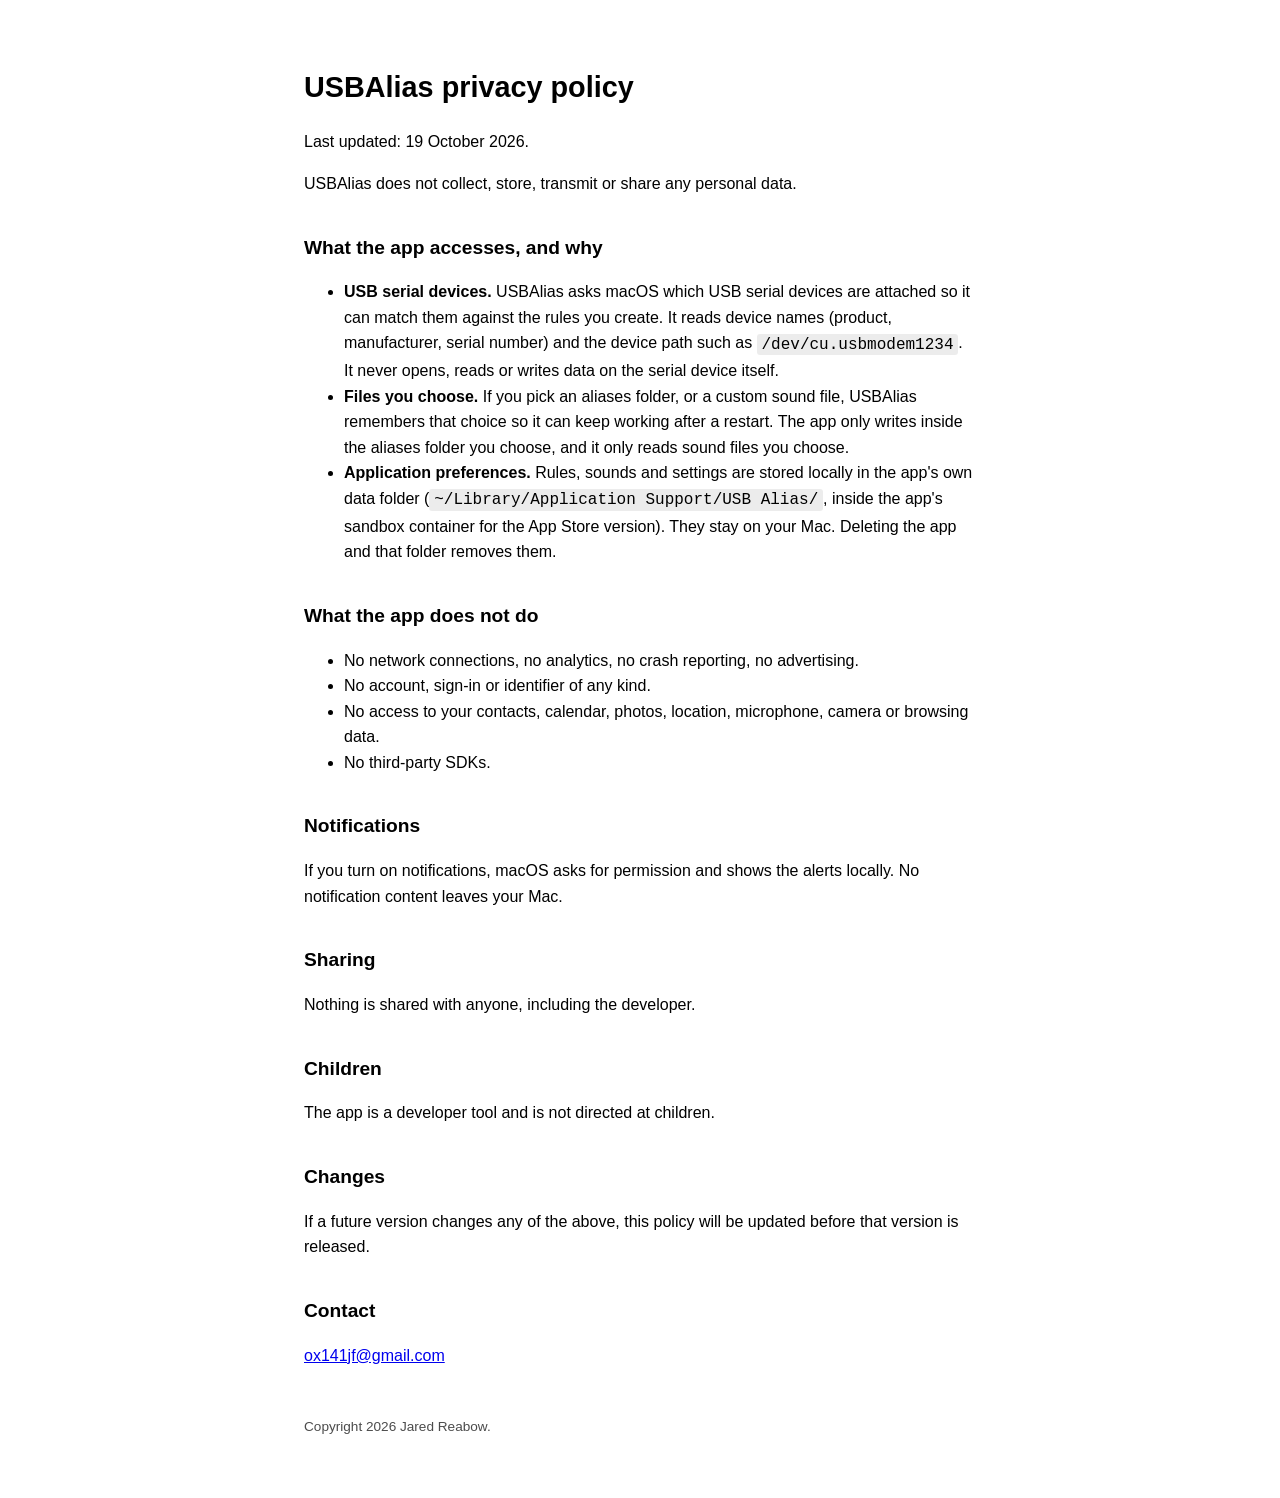
==== privacy.html @ 99160f61 "Add USBAlias support and privacy pages" ====
<!doctype html>
<html lang="en">
<head>
  <meta charset="utf-8">
  <meta name="viewport" content="width=device-width, initial-scale=1">
  <title>USBAlias privacy policy</title>
  <style>
    :root { color-scheme: light dark; }
    body { font: 16px/1.6 -apple-system, BlinkMacSystemFont, "Segoe UI", sans-serif;
           max-width: 42rem; margin: 4rem auto; padding: 0 1.25rem; }
    h1 { font-size: 1.8rem; }
    h2 { font-size: 1.2rem; margin-top: 2.25rem; }
    code { background: rgba(127,127,127,.15); padding: .1em .3em; border-radius: 3px; }
    footer { margin-top: 3rem; font-size: .85rem; opacity: .7; }
  </style>
</head>
<body>
  <h1>USBAlias privacy policy</h1>
  <p>Last updated: 19 October 2026.</p>

  <p>USBAlias does not collect, store, transmit or share any personal data.</p>

  <h2>What the app accesses, and why</h2>
  <ul>
    <li><strong>USB serial devices.</strong> USBAlias asks macOS which USB serial
        devices are attached so it can match them against the rules you create.
        It reads device names (product, manufacturer, serial number) and the
        device path such as <code>/dev/cu.usbmodem1234</code>. It never opens,
        reads or writes data on the serial device itself.</li>
    <li><strong>Files you choose.</strong> If you pick an aliases folder, or a
        custom sound file, USBAlias remembers that choice so it can keep working
        after a restart. The app only writes inside the aliases folder you
        choose, and it only reads sound files you choose.</li>
    <li><strong>Application preferences.</strong> Rules, sounds and settings are
        stored locally in the app's own data folder
        (<code>~/Library/Application Support/USB Alias/</code>, inside the app's
        sandbox container for the App Store version). They stay on your Mac.
        Deleting the app and that folder removes them.</li>
  </ul>

  <h2>What the app does not do</h2>
  <ul>
    <li>No network connections, no analytics, no crash reporting, no advertising.</li>
    <li>No account, sign-in or identifier of any kind.</li>
    <li>No access to your contacts, calendar, photos, location, microphone,
        camera or browsing data.</li>
    <li>No third-party SDKs.</li>
  </ul>

  <h2>Notifications</h2>
  <p>If you turn on notifications, macOS asks for permission and shows the
     alerts locally. No notification content leaves your Mac.</p>

  <h2>Sharing</h2>
  <p>Nothing is shared with anyone, including the developer.</p>

  <h2>Children</h2>
  <p>The app is a developer tool and is not directed at children.</p>

  <h2>Changes</h2>
  <p>If a future version changes any of the above, this policy will be updated
     before that version is released.</p>

  <h2>Contact</h2>
  <p><a href="mailto:ox141jf@gmail.com">ox141jf@gmail.com</a></p>

  <footer>Copyright 2026 Jared Reabow.</footer>
</body>
</html>
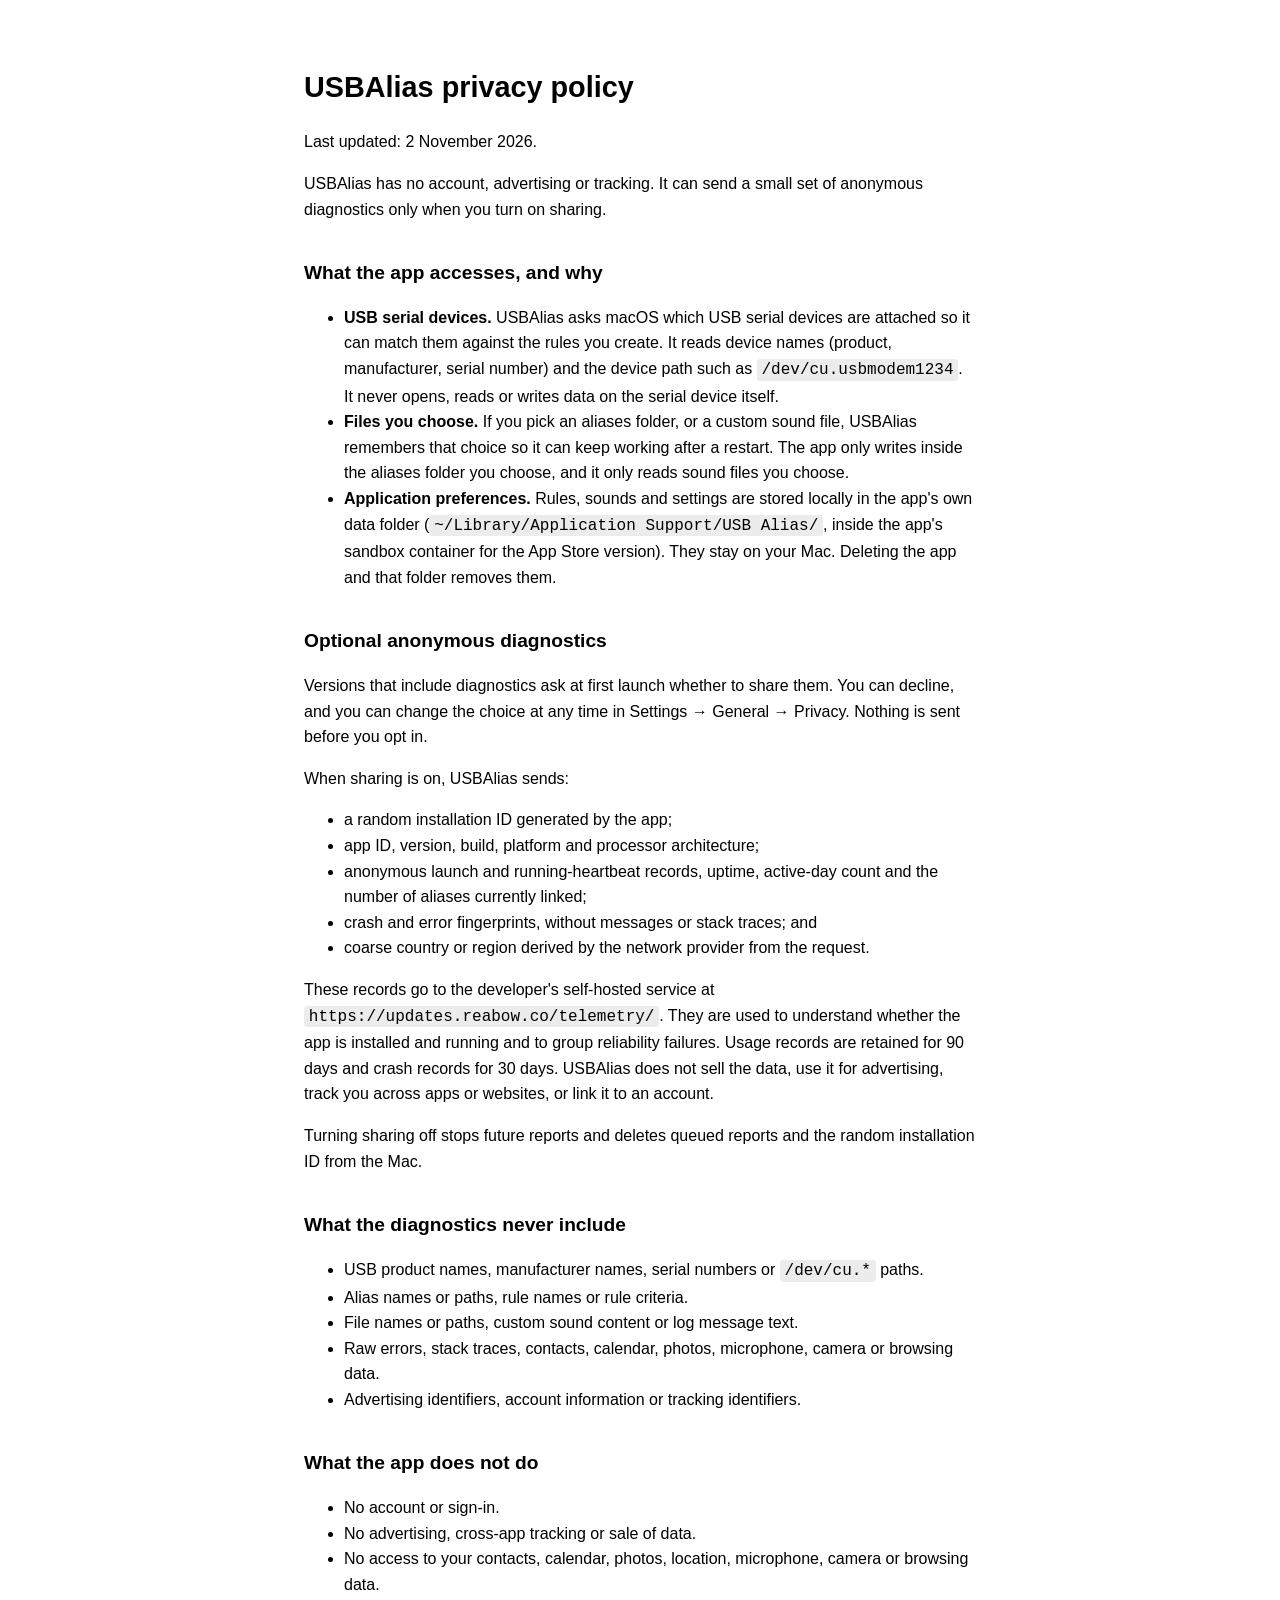
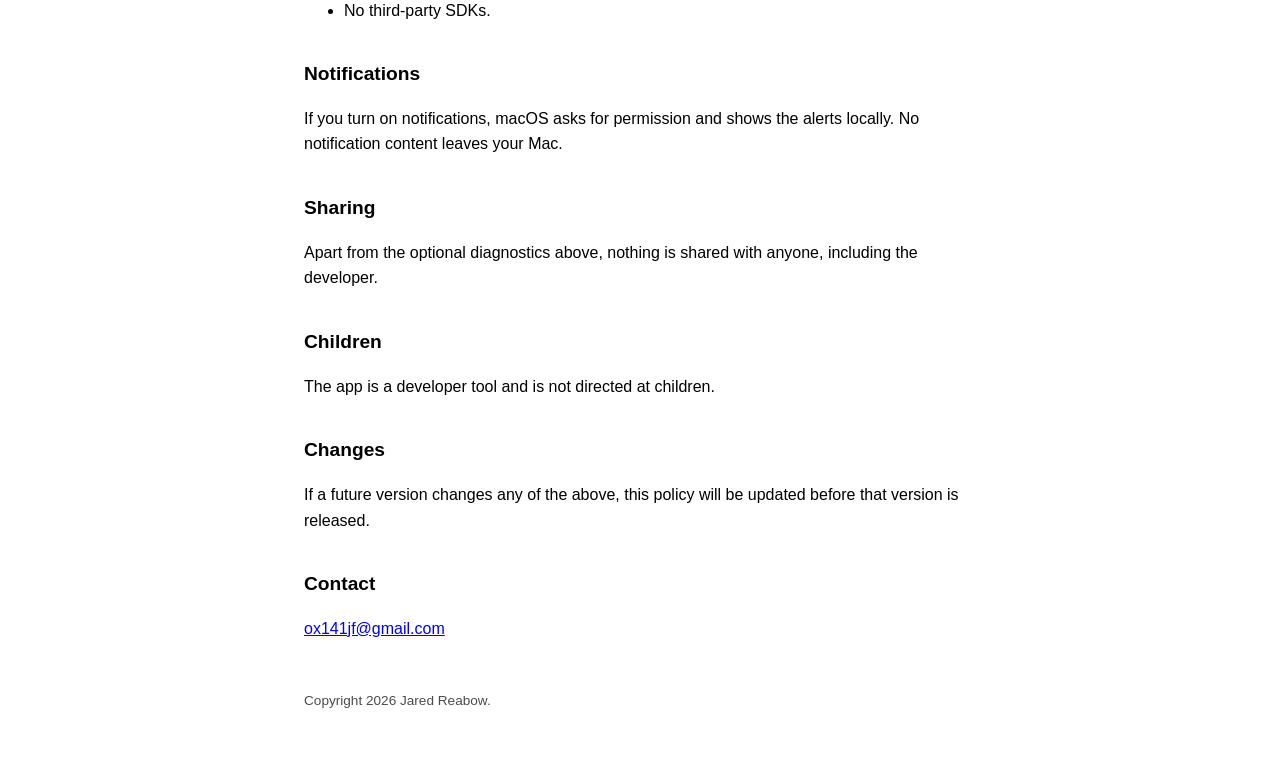
==== commit 18711f81: "Document optional anonymous diagnostics" ====
--- a/privacy.html
+++ b/privacy.html
@@ -16,9 +16,10 @@
 </head>
 <body>
   <h1>USBAlias privacy policy</h1>
-  <p>Last updated: 19 October 2026.</p>
+  <p>Last updated: 2 November 2026.</p>
 
-  <p>USBAlias does not collect, store, transmit or share any personal data.</p>
+  <p>USBAlias has no account, advertising or tracking. It can send a small set
+     of anonymous diagnostics only when you turn on sharing.</p>
 
   <h2>What the app accesses, and why</h2>
   <ul>
@@ -38,10 +39,44 @@
         Deleting the app and that folder removes them.</li>
   </ul>
 
+  <h2>Optional anonymous diagnostics</h2>
+  <p>Versions that include diagnostics ask at first launch whether to share
+     them. You can decline, and you can change the choice at any time in
+     Settings → General → Privacy. Nothing is sent before you opt in.</p>
+  <p>When sharing is on, USBAlias sends:</p>
+  <ul>
+    <li>a random installation ID generated by the app;</li>
+    <li>app ID, version, build, platform and processor architecture;</li>
+    <li>anonymous launch and running-heartbeat records, uptime, active-day
+        count and the number of aliases currently linked;</li>
+    <li>crash and error fingerprints, without messages or stack traces; and</li>
+    <li>coarse country or region derived by the network provider from the
+        request.</li>
+  </ul>
+  <p>These records go to the developer's self-hosted service at
+     <code>https://updates.reabow.co/telemetry/</code>. They are used to
+     understand whether the app is installed and running and to group
+     reliability failures. Usage records are retained for 90 days and crash
+     records for 30 days. USBAlias does not sell the data, use it for
+     advertising, track you across apps or websites, or link it to an account.</p>
+  <p>Turning sharing off stops future reports and deletes queued reports and the
+     random installation ID from the Mac.</p>
+
+  <h2>What the diagnostics never include</h2>
+  <ul>
+    <li>USB product names, manufacturer names, serial numbers or
+        <code>/dev/cu.*</code> paths.</li>
+    <li>Alias names or paths, rule names or rule criteria.</li>
+    <li>File names or paths, custom sound content or log message text.</li>
+    <li>Raw errors, stack traces, contacts, calendar, photos, microphone,
+        camera or browsing data.</li>
+    <li>Advertising identifiers, account information or tracking identifiers.</li>
+  </ul>
+
   <h2>What the app does not do</h2>
   <ul>
-    <li>No network connections, no analytics, no crash reporting, no advertising.</li>
-    <li>No account, sign-in or identifier of any kind.</li>
+    <li>No account or sign-in.</li>
+    <li>No advertising, cross-app tracking or sale of data.</li>
     <li>No access to your contacts, calendar, photos, location, microphone,
         camera or browsing data.</li>
     <li>No third-party SDKs.</li>
@@ -52,7 +87,8 @@
      alerts locally. No notification content leaves your Mac.</p>
 
   <h2>Sharing</h2>
-  <p>Nothing is shared with anyone, including the developer.</p>
+  <p>Apart from the optional diagnostics above, nothing is shared with anyone,
+     including the developer.</p>
 
   <h2>Children</h2>
   <p>The app is a developer tool and is not directed at children.</p>
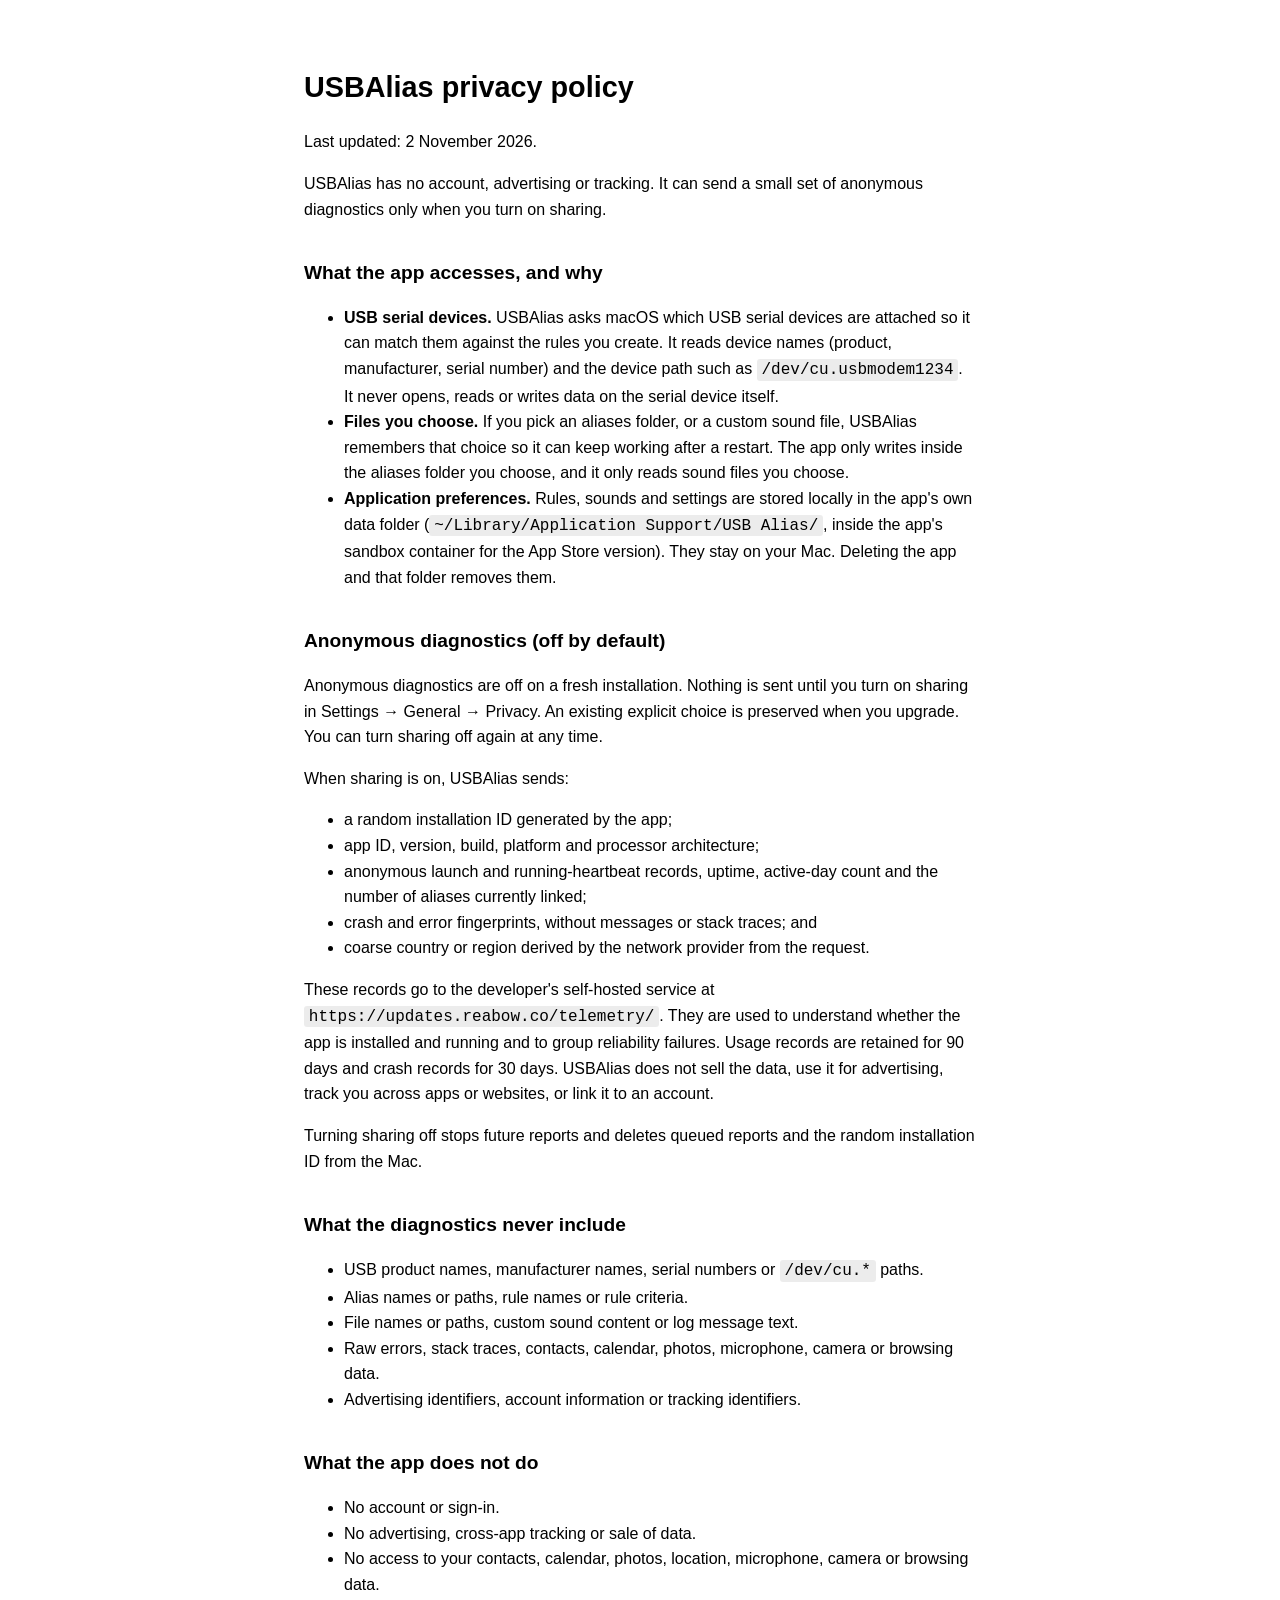
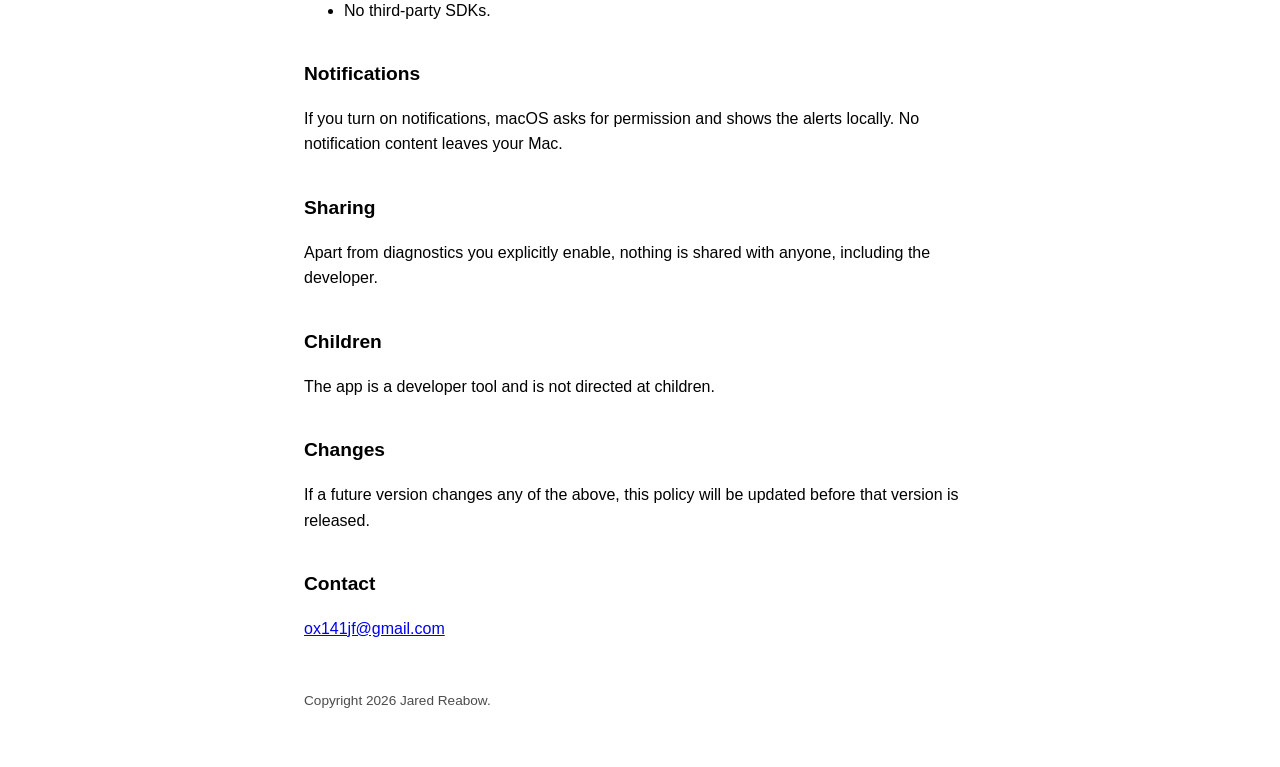
==== commit 5c7dd373: "Document opt-in diagnostics as off by default Clarify that USBAlias sends diagnostics only after the" ====
--- a/privacy.html
+++ b/privacy.html
@@ -39,10 +39,11 @@
         Deleting the app and that folder removes them.</li>
   </ul>
 
-  <h2>Optional anonymous diagnostics</h2>
-  <p>Versions that include diagnostics ask at first launch whether to share
-     them. You can decline, and you can change the choice at any time in
-     Settings → General → Privacy. Nothing is sent before you opt in.</p>
+  <h2>Anonymous diagnostics (off by default)</h2>
+  <p>Anonymous diagnostics are off on a fresh installation. Nothing is sent
+     until you turn on sharing in Settings → General → Privacy. An existing
+     explicit choice is preserved when you upgrade. You can turn sharing off
+     again at any time.</p>
   <p>When sharing is on, USBAlias sends:</p>
   <ul>
     <li>a random installation ID generated by the app;</li>
@@ -87,8 +88,8 @@
      alerts locally. No notification content leaves your Mac.</p>
 
   <h2>Sharing</h2>
-  <p>Apart from the optional diagnostics above, nothing is shared with anyone,
-     including the developer.</p>
+  <p>Apart from diagnostics you explicitly enable, nothing is shared with
+     anyone, including the developer.</p>
 
   <h2>Children</h2>
   <p>The app is a developer tool and is not directed at children.</p>
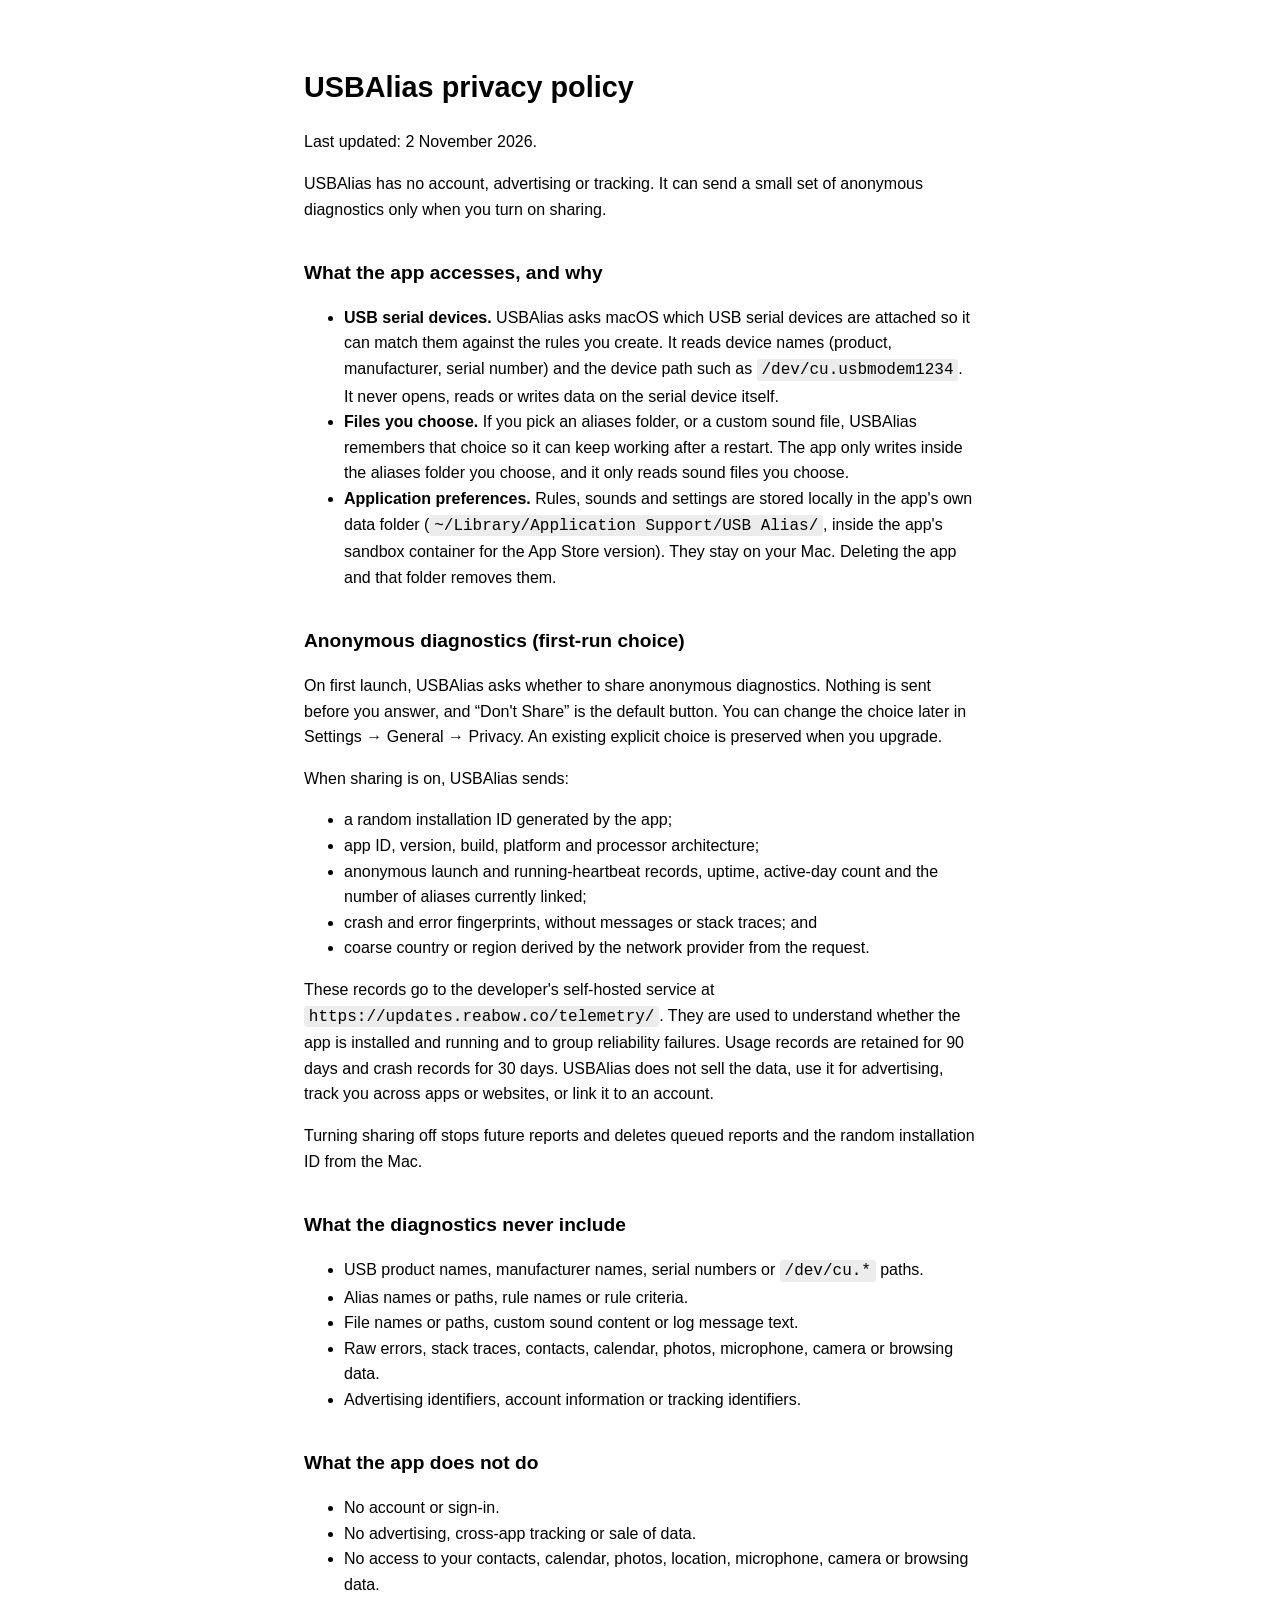
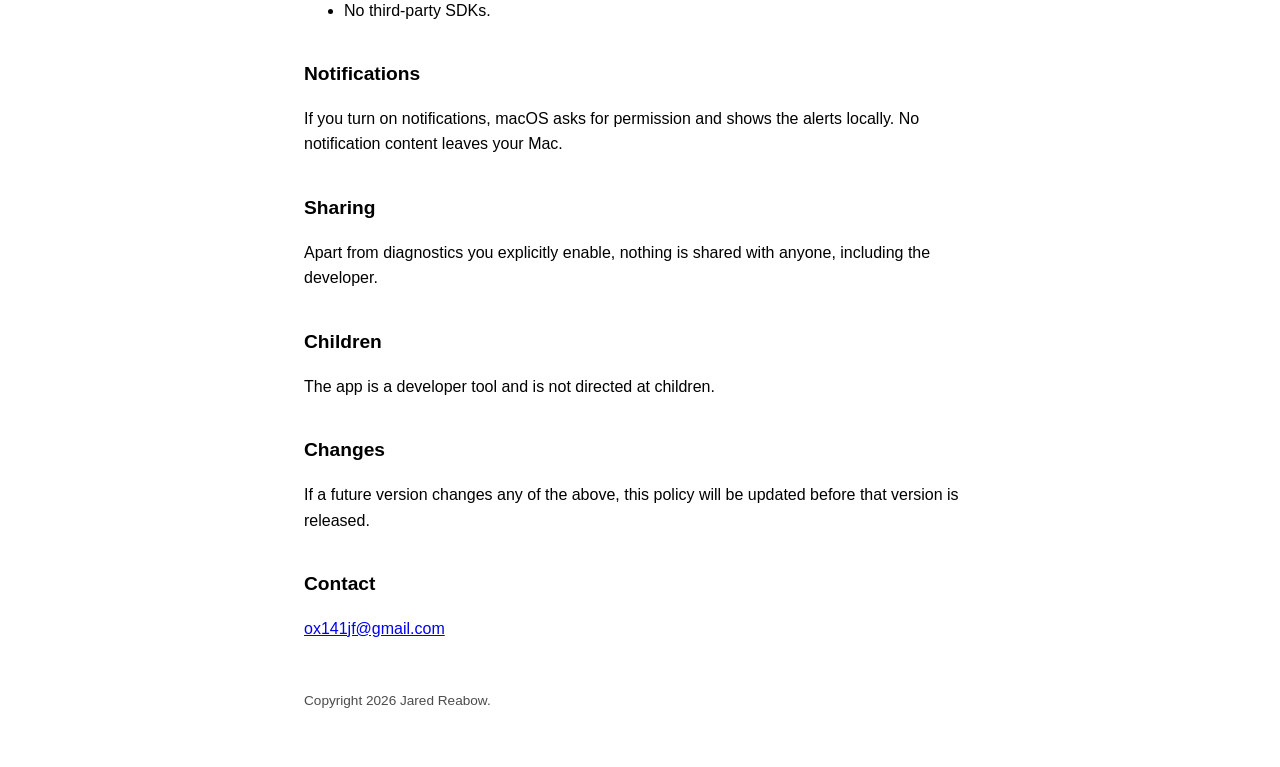
==== commit 50a349c7: "Document the first-run diagnostics choice Describe the one-time launch prompt, its privacy-preservin" ====
--- a/privacy.html
+++ b/privacy.html
@@ -39,11 +39,11 @@
         Deleting the app and that folder removes them.</li>
   </ul>
 
-  <h2>Anonymous diagnostics (off by default)</h2>
-  <p>Anonymous diagnostics are off on a fresh installation. Nothing is sent
-     until you turn on sharing in Settings → General → Privacy. An existing
-     explicit choice is preserved when you upgrade. You can turn sharing off
-     again at any time.</p>
+  <h2>Anonymous diagnostics (first-run choice)</h2>
+  <p>On first launch, USBAlias asks whether to share anonymous diagnostics.
+     Nothing is sent before you answer, and “Don't Share” is the default
+     button. You can change the choice later in Settings → General → Privacy.
+     An existing explicit choice is preserved when you upgrade.</p>
   <p>When sharing is on, USBAlias sends:</p>
   <ul>
     <li>a random installation ID generated by the app;</li>
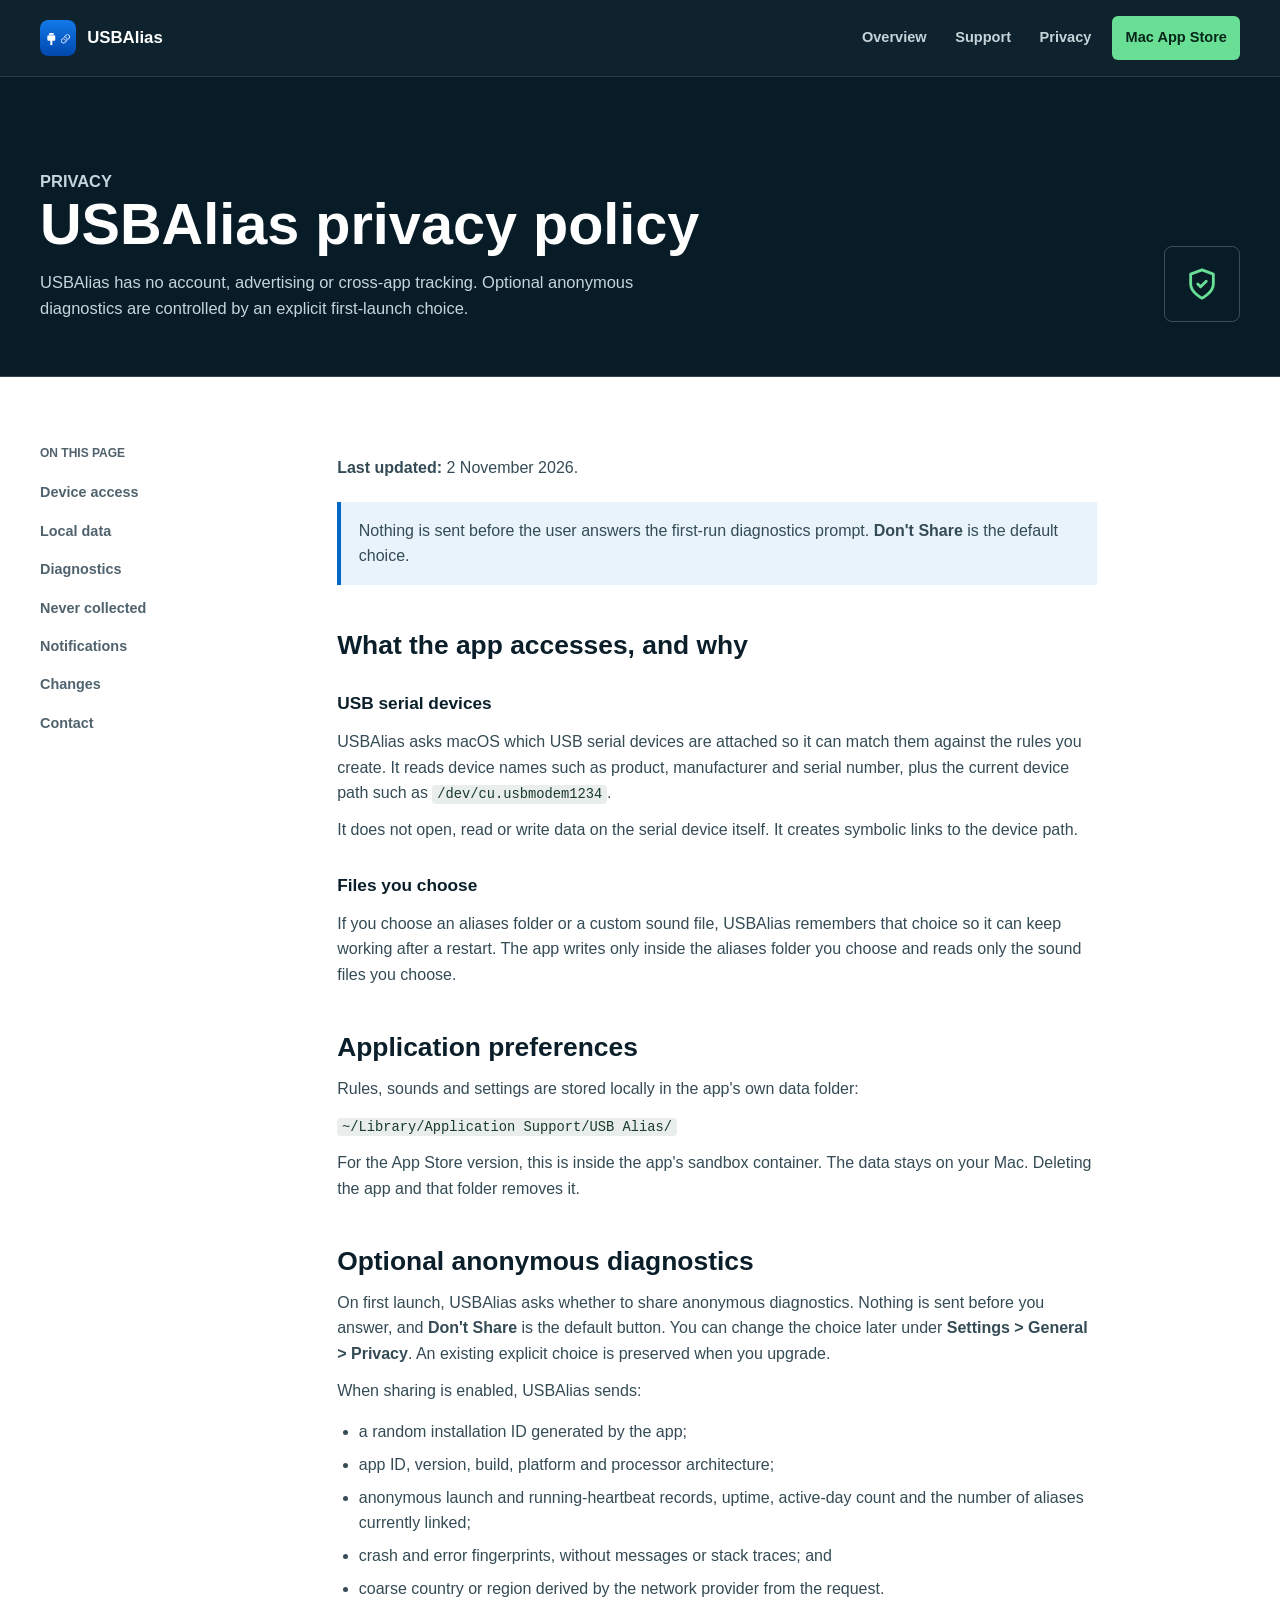
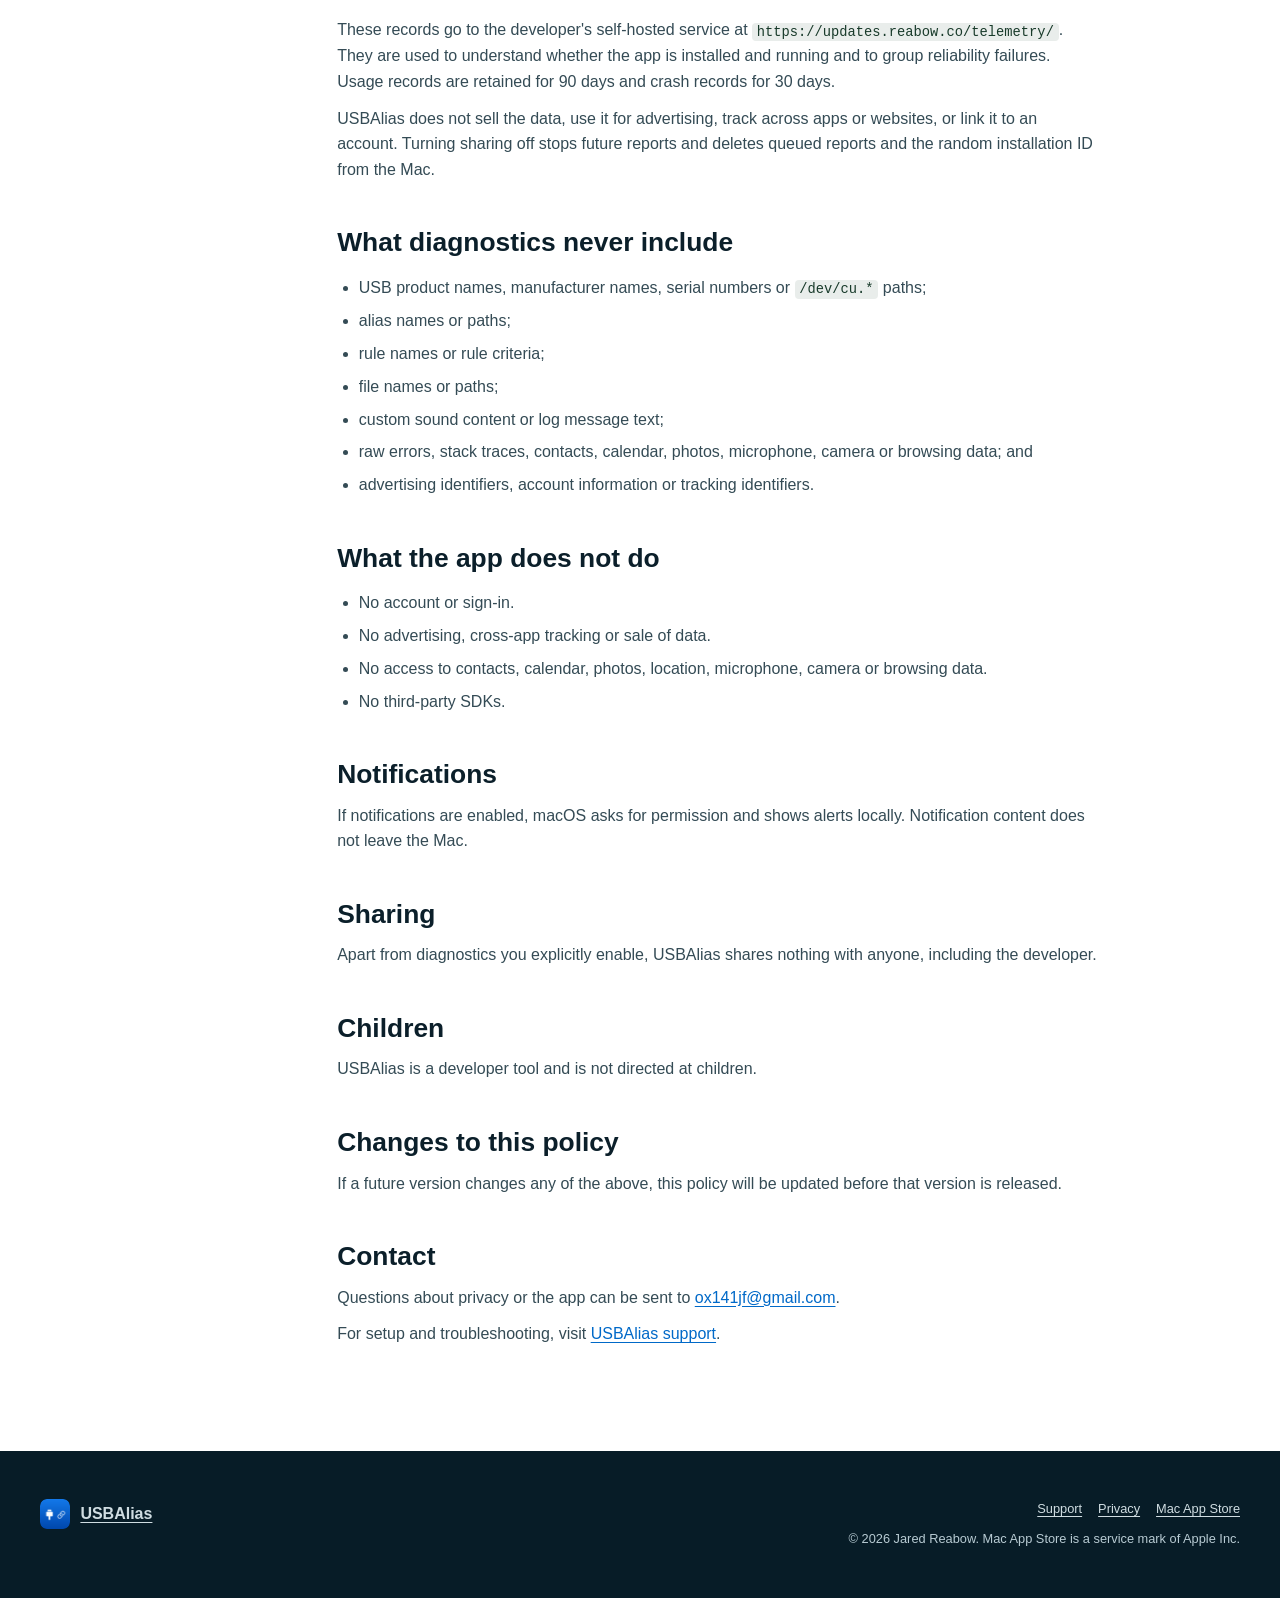
==== commit 21421e13: "Build USBAlias product website Redesign the public site around real app screenshots, the device alia" ====
--- a/privacy.html
+++ b/privacy.html
@@ -4,103 +4,148 @@
   <meta charset="utf-8">
   <meta name="viewport" content="width=device-width, initial-scale=1">
   <title>USBAlias privacy policy</title>
-  <style>
-    :root { color-scheme: light dark; }
-    body { font: 16px/1.6 -apple-system, BlinkMacSystemFont, "Segoe UI", sans-serif;
-           max-width: 42rem; margin: 4rem auto; padding: 0 1.25rem; }
-    h1 { font-size: 1.8rem; }
-    h2 { font-size: 1.2rem; margin-top: 2.25rem; }
-    code { background: rgba(127,127,127,.15); padding: .1em .3em; border-radius: 3px; }
-    footer { margin-top: 3rem; font-size: .85rem; opacity: .7; }
-  </style>
+  <meta name="description" content="How USBAlias handles USB device information, local settings and optional anonymous diagnostics.">
+  <link rel="canonical" href="https://usbalias.com/privacy.html">
+  <link rel="icon" href="assets/usbalias-icon.png" type="image/png">
+  <link rel="stylesheet" href="assets/site.css">
+  <meta name="theme-color" content="#071c27">
+  <meta property="og:title" content="USBAlias privacy policy">
+  <meta property="og:description" content="How USBAlias handles device information, local settings and optional diagnostics.">
+  <meta property="og:type" content="website">
+  <meta property="og:url" content="https://usbalias.com/privacy.html">
+  <meta property="og:image" content="https://usbalias.com/assets/social-card.png">
 </head>
 <body>
-  <h1>USBAlias privacy policy</h1>
-  <p>Last updated: 2 November 2026.</p>
+  <a class="skip-link" href="#main">Skip to content</a>
 
-  <p>USBAlias has no account, advertising or tracking. It can send a small set
-     of anonymous diagnostics only when you turn on sharing.</p>
+  <header class="site-header">
+    <div class="site-shell site-header__inner">
+      <a class="brand" href="./" aria-label="USBAlias home">
+        <img src="assets/usbalias-icon.png" width="36" height="36" alt="">
+        <span>USBAlias</span>
+      </a>
+      <nav class="site-nav" aria-label="Primary">
+        <a href="./">Overview</a>
+        <a href="support.html">Support</a>
+        <a href="privacy.html" aria-current="page">Privacy</a>
+        <a class="nav-download" href="https://apps.apple.com/au/app/usbalias/id6785185032?mt=12">Mac App Store</a>
+      </nav>
+    </div>
+  </header>
 
-  <h2>What the app accesses, and why</h2>
-  <ul>
-    <li><strong>USB serial devices.</strong> USBAlias asks macOS which USB serial
-        devices are attached so it can match them against the rules you create.
-        It reads device names (product, manufacturer, serial number) and the
-        device path such as <code>/dev/cu.usbmodem1234</code>. It never opens,
-        reads or writes data on the serial device itself.</li>
-    <li><strong>Files you choose.</strong> If you pick an aliases folder, or a
-        custom sound file, USBAlias remembers that choice so it can keep working
-        after a restart. The app only writes inside the aliases folder you
-        choose, and it only reads sound files you choose.</li>
-    <li><strong>Application preferences.</strong> Rules, sounds and settings are
-        stored locally in the app's own data folder
-        (<code>~/Library/Application Support/USB Alias/</code>, inside the app's
-        sandbox container for the App Store version). They stay on your Mac.
-        Deleting the app and that folder removes them.</li>
-  </ul>
+  <main id="main" class="page-main">
+    <section class="page-hero">
+      <div class="site-shell page-hero__inner">
+        <div>
+          <p class="eyebrow">Privacy</p>
+          <h1>USBAlias privacy policy</h1>
+          <p>USBAlias has no account, advertising or cross-app tracking. Optional anonymous diagnostics are controlled by an explicit first-launch choice.</p>
+        </div>
+        <span class="page-hero__mark" aria-hidden="true">
+          <svg viewBox="0 0 24 24" fill="none" stroke="currentColor" stroke-width="2" stroke-linecap="round" stroke-linejoin="round"><path d="M12 22s8-4 8-10V5l-8-3-8 3v7c0 6 8 10 8 10z"/><path d="m9 12 2 2 4-4"/></svg>
+        </span>
+      </div>
+    </section>
 
-  <h2>Anonymous diagnostics (first-run choice)</h2>
-  <p>On first launch, USBAlias asks whether to share anonymous diagnostics.
-     Nothing is sent before you answer, and “Don't Share” is the default
-     button. You can change the choice later in Settings → General → Privacy.
-     An existing explicit choice is preserved when you upgrade.</p>
-  <p>When sharing is on, USBAlias sends:</p>
-  <ul>
-    <li>a random installation ID generated by the app;</li>
-    <li>app ID, version, build, platform and processor architecture;</li>
-    <li>anonymous launch and running-heartbeat records, uptime, active-day
-        count and the number of aliases currently linked;</li>
-    <li>crash and error fingerprints, without messages or stack traces; and</li>
-    <li>coarse country or region derived by the network provider from the
-        request.</li>
-  </ul>
-  <p>These records go to the developer's self-hosted service at
-     <code>https://updates.reabow.co/telemetry/</code>. They are used to
-     understand whether the app is installed and running and to group
-     reliability failures. Usage records are retained for 90 days and crash
-     records for 30 days. USBAlias does not sell the data, use it for
-     advertising, track you across apps or websites, or link it to an account.</p>
-  <p>Turning sharing off stops future reports and deletes queued reports and the
-     random installation ID from the Mac.</p>
+    <section class="document-main">
+      <div class="site-shell document-layout">
+        <nav class="document-nav" aria-label="Privacy policy contents">
+          <p>On this page</p>
+          <a href="#device-access">Device access</a>
+          <a href="#local-data">Local data</a>
+          <a href="#diagnostics">Diagnostics</a>
+          <a href="#never-collected">Never collected</a>
+          <a href="#notifications">Notifications</a>
+          <a href="#changes">Changes</a>
+          <a href="#contact">Contact</a>
+        </nav>
 
-  <h2>What the diagnostics never include</h2>
-  <ul>
-    <li>USB product names, manufacturer names, serial numbers or
-        <code>/dev/cu.*</code> paths.</li>
-    <li>Alias names or paths, rule names or rule criteria.</li>
-    <li>File names or paths, custom sound content or log message text.</li>
-    <li>Raw errors, stack traces, contacts, calendar, photos, microphone,
-        camera or browsing data.</li>
-    <li>Advertising identifiers, account information or tracking identifiers.</li>
-  </ul>
+        <article class="prose">
+          <p><strong>Last updated:</strong> 2 November 2026.</p>
+          <div class="notice">
+            <p>Nothing is sent before the user answers the first-run diagnostics prompt. <strong>Don't Share</strong> is the default choice.</p>
+          </div>
 
-  <h2>What the app does not do</h2>
-  <ul>
-    <li>No account or sign-in.</li>
-    <li>No advertising, cross-app tracking or sale of data.</li>
-    <li>No access to your contacts, calendar, photos, location, microphone,
-        camera or browsing data.</li>
-    <li>No third-party SDKs.</li>
-  </ul>
+          <h2 id="device-access">What the app accesses, and why</h2>
+          <h3>USB serial devices</h3>
+          <p>USBAlias asks macOS which USB serial devices are attached so it can match them against the rules you create. It reads device names such as product, manufacturer and serial number, plus the current device path such as <code>/dev/cu.usbmodem1234</code>.</p>
+          <p>It does not open, read or write data on the serial device itself. It creates symbolic links to the device path.</p>
 
-  <h2>Notifications</h2>
-  <p>If you turn on notifications, macOS asks for permission and shows the
-     alerts locally. No notification content leaves your Mac.</p>
+          <h3>Files you choose</h3>
+          <p>If you choose an aliases folder or a custom sound file, USBAlias remembers that choice so it can keep working after a restart. The app writes only inside the aliases folder you choose and reads only the sound files you choose.</p>
 
-  <h2>Sharing</h2>
-  <p>Apart from diagnostics you explicitly enable, nothing is shared with
-     anyone, including the developer.</p>
+          <h2 id="local-data">Application preferences</h2>
+          <p>Rules, sounds and settings are stored locally in the app's own data folder:</p>
+          <p><code>~/Library/Application Support/USB Alias/</code></p>
+          <p>For the App Store version, this is inside the app's sandbox container. The data stays on your Mac. Deleting the app and that folder removes it.</p>
 
-  <h2>Children</h2>
-  <p>The app is a developer tool and is not directed at children.</p>
+          <h2 id="diagnostics">Optional anonymous diagnostics</h2>
+          <p>On first launch, USBAlias asks whether to share anonymous diagnostics. Nothing is sent before you answer, and <strong>Don't Share</strong> is the default button. You can change the choice later under <strong>Settings > General > Privacy</strong>. An existing explicit choice is preserved when you upgrade.</p>
+          <p>When sharing is enabled, USBAlias sends:</p>
+          <ul>
+            <li>a random installation ID generated by the app;</li>
+            <li>app ID, version, build, platform and processor architecture;</li>
+            <li>anonymous launch and running-heartbeat records, uptime, active-day count and the number of aliases currently linked;</li>
+            <li>crash and error fingerprints, without messages or stack traces; and</li>
+            <li>coarse country or region derived by the network provider from the request.</li>
+          </ul>
+          <p>These records go to the developer's self-hosted service at <code>https://updates.reabow.co/telemetry/</code>. They are used to understand whether the app is installed and running and to group reliability failures. Usage records are retained for 90 days and crash records for 30 days.</p>
+          <p>USBAlias does not sell the data, use it for advertising, track across apps or websites, or link it to an account. Turning sharing off stops future reports and deletes queued reports and the random installation ID from the Mac.</p>
 
-  <h2>Changes</h2>
-  <p>If a future version changes any of the above, this policy will be updated
-     before that version is released.</p>
+          <h2 id="never-collected">What diagnostics never include</h2>
+          <ul>
+            <li>USB product names, manufacturer names, serial numbers or <code>/dev/cu.*</code> paths;</li>
+            <li>alias names or paths;</li>
+            <li>rule names or rule criteria;</li>
+            <li>file names or paths;</li>
+            <li>custom sound content or log message text;</li>
+            <li>raw errors, stack traces, contacts, calendar, photos, microphone, camera or browsing data; and</li>
+            <li>advertising identifiers, account information or tracking identifiers.</li>
+          </ul>
 
-  <h2>Contact</h2>
-  <p><a href="mailto:ox141jf@gmail.com">ox141jf@gmail.com</a></p>
+          <h2>What the app does not do</h2>
+          <ul>
+            <li>No account or sign-in.</li>
+            <li>No advertising, cross-app tracking or sale of data.</li>
+            <li>No access to contacts, calendar, photos, location, microphone, camera or browsing data.</li>
+            <li>No third-party SDKs.</li>
+          </ul>
 
-  <footer>Copyright 2026 Jared Reabow.</footer>
+          <h2 id="notifications">Notifications</h2>
+          <p>If notifications are enabled, macOS asks for permission and shows alerts locally. Notification content does not leave the Mac.</p>
+
+          <h2>Sharing</h2>
+          <p>Apart from diagnostics you explicitly enable, USBAlias shares nothing with anyone, including the developer.</p>
+
+          <h2>Children</h2>
+          <p>USBAlias is a developer tool and is not directed at children.</p>
+
+          <h2 id="changes">Changes to this policy</h2>
+          <p>If a future version changes any of the above, this policy will be updated before that version is released.</p>
+
+          <h2 id="contact">Contact</h2>
+          <p>Questions about privacy or the app can be sent to <a href="mailto:ox141jf@gmail.com">ox141jf@gmail.com</a>.</p>
+          <p>For setup and troubleshooting, visit <a href="support.html">USBAlias support</a>.</p>
+        </article>
+      </div>
+    </section>
+  </main>
+
+  <footer class="site-footer">
+    <div class="site-shell site-footer__inner">
+      <a class="site-footer__brand" href="./">
+        <img src="assets/usbalias-icon.png" width="30" height="30" alt="">
+        <span>USBAlias</span>
+      </a>
+      <div class="site-footer__meta">
+        <div class="site-footer__links">
+          <a href="support.html">Support</a>
+          <a href="privacy.html">Privacy</a>
+          <a href="https://apps.apple.com/au/app/usbalias/id6785185032?mt=12">Mac App Store</a>
+        </div>
+        <div>&copy; 2026 Jared Reabow. Mac App Store is a service mark of Apple Inc.</div>
+      </div>
+    </div>
+  </footer>
 </body>
 </html>
--- a/assets/site.css
+++ b/assets/site.css
@@ -0,0 +1,1580 @@
+:root {
+  color-scheme: light;
+  --ink: #0b1f2a;
+  --ink-soft: #4f626d;
+  --paper: #f3f1ea;
+  --surface: #fffdf8;
+  --surface-strong: #ffffff;
+  --navy: #071c27;
+  --navy-soft: #102f3e;
+  --blue: #0069c8;
+  --blue-bright: #35b9ff;
+  --blue-wash: #e8f3fb;
+  --green: #69df96;
+  --green-dark: #14643c;
+  --orange: #ffad4d;
+  --orange-dark: #8c4700;
+  --line: #cbd3d6;
+  --line-dark: rgba(255, 255, 255, 0.17);
+  --focus: #ffad4d;
+  --shadow: 0 24px 64px rgba(2, 18, 27, 0.2);
+}
+
+* {
+  box-sizing: border-box;
+}
+
+html {
+  scroll-behavior: smooth;
+  background: var(--paper);
+}
+
+body {
+  margin: 0;
+  overflow-x: hidden;
+  background: var(--paper);
+  color: var(--ink);
+  font-family: -apple-system, BlinkMacSystemFont, "SF Pro Text", "Helvetica Neue", Arial, sans-serif;
+  font-size: 16px;
+  line-height: 1.6;
+  letter-spacing: 0;
+  text-rendering: optimizeLegibility;
+}
+
+img {
+  display: block;
+  max-width: 100%;
+}
+
+a {
+  color: var(--blue);
+  text-underline-offset: 0.2em;
+}
+
+a:hover {
+  color: #004f98;
+}
+
+a:focus-visible,
+button:focus-visible,
+summary:focus-visible {
+  outline: 3px solid var(--focus);
+  outline-offset: 4px;
+}
+
+:target {
+  scroll-margin-top: 6rem;
+}
+
+.skip-link {
+  position: fixed;
+  z-index: 100;
+  top: 0.75rem;
+  left: 0.75rem;
+  padding: 0.7rem 1rem;
+  border-radius: 6px;
+  background: var(--surface-strong);
+  color: var(--ink);
+  font-weight: 800;
+  transform: translateY(-180%);
+  transition: transform 140ms ease;
+}
+
+.skip-link:focus {
+  transform: translateY(0);
+}
+
+.site-shell {
+  width: min(1200px, calc(100% - 3rem));
+  margin-inline: auto;
+}
+
+.site-header {
+  position: sticky;
+  z-index: 20;
+  top: 0;
+  border-bottom: 1px solid rgba(255, 255, 255, 0.12);
+  background: rgba(7, 28, 39, 0.97);
+  color: #ffffff;
+  backdrop-filter: blur(14px);
+}
+
+.site-header__inner {
+  display: flex;
+  min-height: 76px;
+  align-items: center;
+  justify-content: space-between;
+  gap: 1.5rem;
+}
+
+.brand {
+  display: inline-flex;
+  align-items: center;
+  gap: 0.7rem;
+  color: #ffffff;
+  font-size: 1.05rem;
+  font-weight: 820;
+  text-decoration: none;
+}
+
+.brand:hover {
+  color: #ffffff;
+}
+
+.brand img {
+  width: 36px;
+  height: 36px;
+  border-radius: 8px;
+}
+
+.site-nav {
+  display: flex;
+  align-items: center;
+  gap: 0.15rem;
+}
+
+.site-nav a {
+  display: inline-flex;
+  min-height: 44px;
+  align-items: center;
+  padding: 0.55rem 0.82rem;
+  border-radius: 6px;
+  color: #c6d4da;
+  font-size: 0.91rem;
+  font-weight: 680;
+  text-decoration: none;
+}
+
+.site-nav a:hover {
+  background: rgba(255, 255, 255, 0.08);
+  color: #ffffff;
+}
+
+.site-nav .nav-download {
+  margin-left: 0.35rem;
+  background: var(--green);
+  color: #062619;
+}
+
+.site-nav .nav-download:hover {
+  background: #86eba9;
+  color: #062619;
+}
+
+.hero {
+  border-bottom: 1px solid var(--line-dark);
+  background: var(--navy);
+  color: #ffffff;
+}
+
+.hero__inner {
+  padding: 5.2rem 0 0;
+  text-align: center;
+}
+
+.hero__status {
+  display: inline-flex;
+  align-items: center;
+  gap: 0.6rem;
+  margin: 0;
+  padding: 0.45rem 0.75rem;
+  border: 1px solid rgba(255, 255, 255, 0.22);
+  border-radius: 6px;
+  color: #dbe7eb;
+  font-size: 0.79rem;
+  font-weight: 760;
+  text-transform: uppercase;
+}
+
+.status-dot {
+  width: 8px;
+  height: 8px;
+  border-radius: 50%;
+  background: var(--green);
+  box-shadow: 0 0 0 4px rgba(105, 223, 150, 0.12);
+}
+
+.hero h1 {
+  max-width: 1000px;
+  margin: 1.45rem auto 0;
+  font-family: -apple-system, BlinkMacSystemFont, "SF Pro Display", "Helvetica Neue", Arial, sans-serif;
+  font-size: 5.65rem;
+  font-weight: 860;
+  line-height: 0.96;
+  letter-spacing: 0;
+}
+
+.hero h1 span {
+  color: var(--green);
+}
+
+.hero__lede {
+  max-width: 760px;
+  margin: 1.55rem auto 0;
+  color: #c6d7de;
+  font-size: 1.2rem;
+  line-height: 1.62;
+}
+
+.hero__actions {
+  display: flex;
+  flex-wrap: wrap;
+  align-items: center;
+  justify-content: center;
+  gap: 0.8rem;
+  margin-top: 2rem;
+}
+
+.button {
+  display: inline-flex;
+  min-height: 50px;
+  align-items: center;
+  justify-content: center;
+  gap: 0.65rem;
+  padding: 0.72rem 1.15rem;
+  border: 1px solid var(--green);
+  border-radius: 6px;
+  background: var(--green);
+  color: #062619;
+  font-weight: 800;
+  line-height: 1.2;
+  text-decoration: none;
+}
+
+.button:hover {
+  border-color: #8cecae;
+  background: #8cecae;
+  color: #062619;
+}
+
+.button--secondary {
+  border-color: rgba(255, 255, 255, 0.27);
+  background: transparent;
+  color: #ffffff;
+}
+
+.button--secondary:hover {
+  border-color: rgba(255, 255, 255, 0.5);
+  background: rgba(255, 255, 255, 0.08);
+  color: #ffffff;
+}
+
+.button svg {
+  width: 18px;
+  height: 18px;
+  flex: 0 0 auto;
+}
+
+.hero__facts {
+  display: flex;
+  flex-wrap: wrap;
+  align-items: center;
+  justify-content: center;
+  gap: 0.45rem 1.2rem;
+  margin: 1.2rem 0 0;
+  color: #9eb4be;
+  font-size: 0.85rem;
+}
+
+.hero__facts span {
+  display: inline-flex;
+  align-items: center;
+  gap: 0.45rem;
+}
+
+.hero__facts span + span::before {
+  content: "";
+  width: 4px;
+  height: 4px;
+  border-radius: 50%;
+  background: #66808c;
+}
+
+.path-card {
+  display: grid;
+  width: min(840px, 100%);
+  grid-template-columns: minmax(0, 1fr) auto minmax(0, 1fr);
+  align-items: center;
+  gap: 1rem;
+  margin: 3.1rem auto 0;
+  padding: 1rem 1.2rem;
+  border: 1px solid rgba(255, 255, 255, 0.18);
+  border-radius: 8px;
+  background: #0c2735;
+  text-align: left;
+}
+
+.path-card__label {
+  display: block;
+  margin-bottom: 0.22rem;
+  color: #8ca4af;
+  font-size: 0.72rem;
+  font-weight: 760;
+  text-transform: uppercase;
+}
+
+.path-card code {
+  display: block;
+  overflow: hidden;
+  color: #ffffff;
+  font-family: "SFMono-Regular", Consolas, "Liberation Mono", monospace;
+  font-size: 0.86rem;
+  text-overflow: ellipsis;
+  white-space: nowrap;
+}
+
+.path-card__result code {
+  color: var(--green);
+}
+
+.path-arrow {
+  display: grid;
+  width: 32px;
+  height: 32px;
+  place-items: center;
+  border-radius: 50%;
+  background: rgba(105, 223, 150, 0.13);
+  color: var(--green);
+}
+
+.path-arrow svg {
+  width: 17px;
+  height: 17px;
+}
+
+.hero__stage {
+  position: relative;
+  width: min(1060px, calc(100% - 0.75rem));
+  margin: 2.35rem auto 0;
+  padding-bottom: 0;
+}
+
+.hero__stage::after {
+  content: "";
+  display: block;
+  height: 1px;
+  background: var(--line-dark);
+}
+
+.app-window {
+  overflow: hidden;
+  max-height: 180px;
+  border: 1px solid rgba(255, 255, 255, 0.24);
+  border-bottom: 0;
+  border-radius: 10px 10px 0 0;
+  background: #101a20;
+  box-shadow: var(--shadow);
+}
+
+.app-window img {
+  width: 100%;
+  height: 180px;
+  object-fit: cover;
+  object-position: top;
+}
+
+.hero__caption {
+  display: flex;
+  align-items: center;
+  justify-content: space-between;
+  gap: 1rem;
+  margin: 0;
+  padding: 0.95rem 0.15rem 1.2rem;
+  color: #8fa8b3;
+  font-size: 0.8rem;
+}
+
+.hero__caption strong {
+  color: #d7e3e7;
+}
+
+.hero__caption span {
+  font-family: "SFMono-Regular", Consolas, "Liberation Mono", monospace;
+}
+
+.problem {
+  padding: 5.6rem 0;
+  background: var(--paper);
+}
+
+.section-heading {
+  max-width: 760px;
+}
+
+.section-heading h2 {
+  margin: 0;
+  font-family: -apple-system, BlinkMacSystemFont, "SF Pro Display", "Helvetica Neue", Arial, sans-serif;
+  font-size: 3.1rem;
+  font-weight: 820;
+  line-height: 1.05;
+  letter-spacing: 0;
+}
+
+.section-heading p {
+  max-width: 680px;
+  margin: 1rem 0 0;
+  color: var(--ink-soft);
+  font-size: 1.08rem;
+}
+
+.eyebrow {
+  margin: 0 0 0.7rem;
+  color: var(--blue);
+  font-size: 0.78rem;
+  font-weight: 820;
+  text-transform: uppercase;
+}
+
+.comparison {
+  display: grid;
+  grid-template-columns: 1fr 1fr;
+  gap: 0;
+  margin-top: 3rem;
+  border-top: 1px solid var(--line);
+  border-bottom: 1px solid var(--line);
+}
+
+.comparison__column {
+  padding: 2rem 2.2rem 2.2rem 0;
+}
+
+.comparison__column + .comparison__column {
+  padding-right: 0;
+  padding-left: 2.2rem;
+  border-left: 1px solid var(--line);
+}
+
+.comparison__label {
+  display: inline-flex;
+  align-items: center;
+  gap: 0.45rem;
+  margin: 0 0 1.2rem;
+  color: var(--ink-soft);
+  font-size: 0.78rem;
+  font-weight: 820;
+  text-transform: uppercase;
+}
+
+.comparison__label::before {
+  content: "";
+  width: 8px;
+  height: 8px;
+  border-radius: 50%;
+  background: #d65745;
+}
+
+.comparison__column:last-child .comparison__label::before {
+  background: #28955d;
+}
+
+.code-stack {
+  margin: 0;
+}
+
+.code-stack div {
+  display: grid;
+  grid-template-columns: 4.5rem minmax(0, 1fr);
+  gap: 0.75rem;
+  padding: 0.68rem 0;
+  border-top: 1px solid #dce1df;
+  font-family: "SFMono-Regular", Consolas, "Liberation Mono", monospace;
+  font-size: 0.8rem;
+}
+
+.code-stack div:first-child {
+  border-top: 0;
+}
+
+.code-stack span {
+  color: #7b8c93;
+}
+
+.code-stack code {
+  overflow-wrap: anywhere;
+}
+
+.comparison__column:last-child .code-stack code {
+  color: var(--green-dark);
+  font-weight: 700;
+}
+
+.section {
+  padding: 5.6rem 0;
+}
+
+.section--surface {
+  border-top: 1px solid var(--line);
+  border-bottom: 1px solid var(--line);
+  background: var(--surface);
+}
+
+.workflow {
+  display: grid;
+  grid-template-columns: repeat(3, 1fr);
+  gap: 0;
+  margin-top: 3.2rem;
+  border-top: 2px solid var(--ink);
+}
+
+.workflow__step {
+  padding: 1.6rem 2rem 0 0;
+}
+
+.workflow__step + .workflow__step {
+  padding-right: 2rem;
+  padding-left: 2rem;
+  border-left: 1px solid var(--line);
+}
+
+.workflow__number {
+  display: block;
+  margin-bottom: 2.65rem;
+  color: #8c9ba1;
+  font-family: "SFMono-Regular", Consolas, "Liberation Mono", monospace;
+  font-size: 0.78rem;
+  font-weight: 700;
+}
+
+.workflow__icon {
+  display: grid;
+  width: 44px;
+  height: 44px;
+  margin-bottom: 1rem;
+  place-items: center;
+  border: 1px solid #bfd0d8;
+  border-radius: 8px;
+  background: var(--blue-wash);
+  color: var(--blue);
+}
+
+.workflow__icon svg {
+  width: 22px;
+  height: 22px;
+}
+
+.workflow h3 {
+  margin: 0;
+  font-size: 1.2rem;
+  font-weight: 800;
+}
+
+.workflow p {
+  margin: 0.6rem 0 0;
+  color: var(--ink-soft);
+  font-size: 0.96rem;
+}
+
+.use-cases {
+  padding: 6.2rem 0;
+  background: var(--surface-strong);
+}
+
+.use-case {
+  display: grid;
+  grid-template-columns: minmax(0, 0.84fr) minmax(0, 1.16fr);
+  align-items: center;
+  gap: 4.4rem;
+  padding: 4.6rem 0;
+  border-top: 1px solid var(--line);
+}
+
+.use-case:first-of-type {
+  margin-top: 2.4rem;
+}
+
+.use-case:last-child {
+  padding-bottom: 0;
+}
+
+.use-case--reverse {
+  grid-template-columns: minmax(0, 1.16fr) minmax(0, 0.84fr);
+}
+
+.use-case--reverse .use-case__copy {
+  order: 2;
+}
+
+.use-case--reverse .use-case__visual {
+  order: 1;
+}
+
+.use-case__tag {
+  display: inline-flex;
+  align-items: center;
+  gap: 0.45rem;
+  margin: 0 0 1rem;
+  color: var(--blue);
+  font-size: 0.76rem;
+  font-weight: 820;
+  text-transform: uppercase;
+}
+
+.use-case__tag::before {
+  content: "";
+  width: 22px;
+  height: 2px;
+  background: var(--blue);
+}
+
+.use-case h3 {
+  margin: 0;
+  font-size: 2.25rem;
+  font-weight: 830;
+  line-height: 1.1;
+}
+
+.use-case__copy > p {
+  margin: 1rem 0 0;
+  color: var(--ink-soft);
+  font-size: 1rem;
+}
+
+.use-case__copy {
+  min-width: 0;
+}
+
+.command-line {
+  max-width: 100%;
+  margin: 1.4rem 0 0;
+  padding: 1rem 1.1rem;
+  overflow-x: auto;
+  border-left: 3px solid var(--orange);
+  background: #eef1f0;
+  color: #1b303a;
+  font-family: "SFMono-Regular", Consolas, "Liberation Mono", monospace;
+  font-size: 0.82rem;
+  line-height: 1.7;
+  white-space: pre;
+}
+
+.command-line .prompt {
+  color: #72848b;
+}
+
+.command-line .path {
+  color: #066c43;
+  font-weight: 700;
+}
+
+.use-case__visual {
+  min-width: 0;
+}
+
+.screenshot-frame {
+  overflow: hidden;
+  border: 1px solid #b8c4c8;
+  border-radius: 8px;
+  background: #13252d;
+  box-shadow: 0 18px 45px rgba(11, 31, 42, 0.15);
+}
+
+.screenshot-frame img {
+  width: 100%;
+  height: auto;
+}
+
+.screenshot-frame__caption {
+  display: flex;
+  align-items: center;
+  justify-content: space-between;
+  gap: 1rem;
+  margin: 0;
+  padding: 0.72rem 0.9rem;
+  border-top: 1px solid rgba(255, 255, 255, 0.11);
+  color: #aabdc4;
+  font-size: 0.77rem;
+}
+
+.screenshot-frame__caption span:last-child {
+  color: var(--green);
+  font-family: "SFMono-Regular", Consolas, "Liberation Mono", monospace;
+}
+
+.bench-diagram {
+  padding: 1.25rem;
+  border: 1px solid #b8c4c8;
+  border-radius: 8px;
+  background: #eef0ed;
+}
+
+.bench-diagram__row {
+  display: grid;
+  grid-template-columns: minmax(0, 1fr) auto minmax(0, 1fr) auto minmax(0, 1fr);
+  align-items: center;
+  gap: 0.7rem;
+  padding: 1rem;
+  border-bottom: 1px solid #ccd3d1;
+}
+
+.bench-diagram__row:last-child {
+  border-bottom: 0;
+}
+
+.bench-diagram__device,
+.bench-diagram__path,
+.bench-diagram__alias {
+  min-width: 0;
+}
+
+.bench-diagram__device strong,
+.bench-diagram__alias strong {
+  display: block;
+  overflow: hidden;
+  font-size: 0.81rem;
+  text-overflow: ellipsis;
+  white-space: nowrap;
+}
+
+.bench-diagram__device span,
+.bench-diagram__alias span {
+  display: block;
+  color: #65777d;
+  font-size: 0.7rem;
+}
+
+.bench-diagram__path {
+  padding: 0.45rem 0.55rem;
+  border-radius: 4px;
+  background: #dce3e1;
+  color: #506166;
+  font-family: "SFMono-Regular", Consolas, "Liberation Mono", monospace;
+  font-size: 0.66rem;
+  text-align: center;
+}
+
+.bench-arrow {
+  color: #75878d;
+}
+
+.bench-arrow svg {
+  width: 16px;
+  height: 16px;
+}
+
+.bench-device-icon {
+  display: grid;
+  width: 34px;
+  height: 34px;
+  margin-bottom: 0.55rem;
+  place-items: center;
+  border-radius: 6px;
+  background: var(--navy);
+  color: #ffffff;
+}
+
+.bench-device-icon svg {
+  width: 18px;
+  height: 18px;
+}
+
+.features {
+  padding: 6rem 0;
+  background: var(--paper);
+}
+
+.feature-list {
+  display: grid;
+  grid-template-columns: repeat(2, 1fr);
+  gap: 0;
+  margin-top: 3.1rem;
+  border-top: 1px solid var(--line);
+  border-left: 1px solid var(--line);
+}
+
+.feature {
+  display: grid;
+  grid-template-columns: 44px minmax(0, 1fr);
+  gap: 1rem;
+  padding: 1.65rem;
+  border-right: 1px solid var(--line);
+  border-bottom: 1px solid var(--line);
+  background: rgba(255, 255, 255, 0.28);
+}
+
+.feature__icon {
+  display: grid;
+  width: 42px;
+  height: 42px;
+  place-items: center;
+  border: 1px solid #c5d2d7;
+  border-radius: 8px;
+  background: var(--surface-strong);
+  color: var(--blue);
+}
+
+.feature__icon svg {
+  width: 20px;
+  height: 20px;
+}
+
+.feature h3 {
+  margin: 0;
+  font-size: 1rem;
+  font-weight: 800;
+}
+
+.feature p {
+  margin: 0.35rem 0 0;
+  color: var(--ink-soft);
+  font-size: 0.9rem;
+  line-height: 1.55;
+}
+
+.privacy-band {
+  border-top: 1px solid #0d4e31;
+  border-bottom: 1px solid #0d4e31;
+  background: #093b27;
+  color: #ffffff;
+}
+
+.privacy-band__inner {
+  display: grid;
+  grid-template-columns: minmax(0, 1fr) auto;
+  align-items: center;
+  gap: 3rem;
+  padding: 3.6rem 0;
+}
+
+.privacy-band h2 {
+  margin: 0;
+  font-size: 2rem;
+  font-weight: 820;
+  line-height: 1.15;
+}
+
+.privacy-band p {
+  max-width: 760px;
+  margin: 0.75rem 0 0;
+  color: #c4dbce;
+}
+
+.link-arrow {
+  display: inline-flex;
+  min-height: 46px;
+  align-items: center;
+  gap: 0.55rem;
+  padding: 0.65rem 0.85rem;
+  border: 1px solid rgba(255, 255, 255, 0.27);
+  border-radius: 6px;
+  color: #ffffff;
+  font-size: 0.9rem;
+  font-weight: 760;
+  text-decoration: none;
+  white-space: nowrap;
+}
+
+.link-arrow:hover {
+  border-color: rgba(255, 255, 255, 0.52);
+  background: rgba(255, 255, 255, 0.08);
+  color: #ffffff;
+}
+
+.link-arrow svg {
+  width: 17px;
+  height: 17px;
+}
+
+.buy-band {
+  background: var(--surface-strong);
+}
+
+.buy-band__inner {
+  display: grid;
+  grid-template-columns: minmax(0, 1fr) 340px;
+  align-items: center;
+  gap: 4rem;
+  padding: 5.5rem 0;
+}
+
+.buy-band h2 {
+  max-width: 700px;
+  margin: 0;
+  font-size: 3.1rem;
+  font-weight: 840;
+  line-height: 1.05;
+}
+
+.buy-band__copy > p {
+  max-width: 650px;
+  margin: 1rem 0 0;
+  color: var(--ink-soft);
+  font-size: 1.05rem;
+}
+
+.price-panel {
+  padding-left: 2rem;
+  border-left: 2px solid var(--ink);
+}
+
+.price-panel__label {
+  display: block;
+  color: var(--ink-soft);
+  font-size: 0.78rem;
+  font-weight: 800;
+  text-transform: uppercase;
+}
+
+.price-panel strong {
+  display: block;
+  margin: 0.4rem 0 0.35rem;
+  font-size: 3.4rem;
+  font-weight: 860;
+  line-height: 1;
+}
+
+.price-panel p {
+  margin: 0;
+  color: var(--ink-soft);
+  font-size: 0.87rem;
+}
+
+.price-panel .button {
+  width: 100%;
+  margin-top: 1.2rem;
+  border-color: var(--blue);
+  background: var(--blue);
+  color: #ffffff;
+}
+
+.price-panel .button:hover {
+  border-color: #004f98;
+  background: #004f98;
+  color: #ffffff;
+}
+
+.faq-band {
+  padding: 4.8rem 0;
+  border-top: 1px solid var(--line);
+  background: var(--paper);
+}
+
+.faq-band__grid {
+  display: grid;
+  grid-template-columns: 0.7fr 1.3fr;
+  gap: 4rem;
+}
+
+.faq-band h2 {
+  margin: 0;
+  font-size: 2.2rem;
+  font-weight: 820;
+  line-height: 1.15;
+}
+
+.faq-band__intro p {
+  margin: 0.8rem 0 0;
+  color: var(--ink-soft);
+}
+
+details {
+  border-top: 1px solid var(--line);
+}
+
+details:last-child {
+  border-bottom: 1px solid var(--line);
+}
+
+summary {
+  position: relative;
+  padding: 1.15rem 2rem 1.15rem 0;
+  cursor: pointer;
+  font-weight: 760;
+  list-style: none;
+}
+
+summary::-webkit-details-marker {
+  display: none;
+}
+
+summary::after {
+  content: "+";
+  position: absolute;
+  top: 0.95rem;
+  right: 0;
+  color: var(--blue);
+  font-size: 1.35rem;
+  font-weight: 500;
+}
+
+details[open] summary::after {
+  content: "-";
+}
+
+details p {
+  margin: 0;
+  padding: 0 2rem 1.2rem 0;
+  color: var(--ink-soft);
+  font-size: 0.94rem;
+}
+
+.site-footer {
+  padding: 3rem 0;
+  background: var(--navy);
+  color: #b8cbd3;
+}
+
+.site-footer__inner {
+  display: flex;
+  align-items: flex-start;
+  justify-content: space-between;
+  gap: 3rem;
+}
+
+.site-footer__brand {
+  display: inline-flex;
+  align-items: center;
+  gap: 0.65rem;
+  color: #ffffff;
+  font-weight: 800;
+}
+
+.site-footer__brand img {
+  width: 30px;
+  height: 30px;
+  border-radius: 7px;
+}
+
+.site-footer__meta {
+  display: grid;
+  justify-items: end;
+  gap: 0.6rem;
+  font-size: 0.8rem;
+  text-align: right;
+}
+
+.site-footer__links {
+  display: flex;
+  flex-wrap: wrap;
+  justify-content: flex-end;
+  gap: 1rem;
+}
+
+.site-footer a {
+  color: #d0dde2;
+}
+
+.site-footer a:hover {
+  color: #ffffff;
+}
+
+.page-main {
+  min-height: calc(100vh - 200px);
+}
+
+.page-hero {
+  padding: 4.8rem 0 3.4rem;
+  border-bottom: 1px solid var(--line-dark);
+  background: var(--navy);
+  color: #ffffff;
+}
+
+.page-hero__inner {
+  display: grid;
+  grid-template-columns: minmax(0, 1fr) auto;
+  align-items: end;
+  gap: 2rem;
+}
+
+.page-hero h1 {
+  margin: 0;
+  font-size: 3.6rem;
+  font-weight: 840;
+  line-height: 1.04;
+}
+
+.page-hero p {
+  max-width: 660px;
+  margin: 0.9rem 0 0;
+  color: #c5d5db;
+  font-size: 1.03rem;
+}
+
+.page-hero__mark {
+  display: grid;
+  width: 76px;
+  height: 76px;
+  place-items: center;
+  border: 1px solid rgba(255, 255, 255, 0.22);
+  border-radius: 8px;
+  color: var(--green);
+}
+
+.page-hero__mark svg {
+  width: 34px;
+  height: 34px;
+}
+
+.document-main {
+  padding: 4.2rem 0 5.8rem;
+  background: var(--surface-strong);
+}
+
+.document-layout {
+  display: grid;
+  grid-template-columns: 230px minmax(0, 760px);
+  gap: 4.2rem;
+  align-items: start;
+}
+
+.document-nav {
+  position: sticky;
+  top: 104px;
+}
+
+.document-nav p {
+  margin: 0 0 0.65rem;
+  color: var(--ink-soft);
+  font-size: 0.75rem;
+  font-weight: 800;
+  text-transform: uppercase;
+}
+
+.document-nav a {
+  display: block;
+  padding: 0.48rem 0;
+  color: var(--ink-soft);
+  font-size: 0.9rem;
+  font-weight: 670;
+  text-decoration: none;
+}
+
+.document-nav a:hover {
+  color: var(--blue);
+}
+
+.prose {
+  min-width: 0;
+}
+
+.prose h2 {
+  margin: 2.8rem 0 0.75rem;
+  font-size: 1.65rem;
+  font-weight: 820;
+  line-height: 1.2;
+}
+
+.prose h2:first-child {
+  margin-top: 0;
+}
+
+.prose h3 {
+  margin: 1.8rem 0 0.5rem;
+  font-size: 1.08rem;
+  font-weight: 800;
+}
+
+.prose p,
+.prose li {
+  color: #344b55;
+}
+
+.prose p {
+  margin: 0.7rem 0;
+}
+
+.prose ul,
+.prose ol {
+  padding-left: 1.35rem;
+}
+
+.prose li + li {
+  margin-top: 0.45rem;
+}
+
+.prose code {
+  padding: 0.13em 0.35em;
+  border-radius: 4px;
+  background: #e9edeb;
+  color: #183a2a;
+  font-family: "SFMono-Regular", Consolas, "Liberation Mono", monospace;
+  font-size: 0.86em;
+}
+
+.notice {
+  margin: 1.3rem 0;
+  padding: 1rem 1.1rem;
+  border-left: 4px solid var(--blue);
+  background: var(--blue-wash);
+}
+
+.notice p {
+  margin: 0;
+}
+
+.faq-list {
+  margin-top: 1rem;
+}
+
+.faq-list details {
+  border-color: #d8dedf;
+}
+
+@media (max-width: 980px) {
+  .site-shell {
+    width: min(100% - 2.4rem, 960px);
+  }
+
+  .hero__inner {
+    padding-top: 4.1rem;
+  }
+
+  .hero h1 {
+    font-size: 4.45rem;
+  }
+
+  .use-case,
+  .use-case--reverse {
+    gap: 2.6rem;
+  }
+
+  .use-case h3 {
+    font-size: 1.92rem;
+  }
+
+  .buy-band__inner {
+    grid-template-columns: minmax(0, 1fr) 300px;
+    gap: 2.4rem;
+  }
+
+  .document-layout {
+    grid-template-columns: 190px minmax(0, 1fr);
+    gap: 2.8rem;
+  }
+}
+
+@media (max-width: 760px) {
+  .site-shell {
+    width: min(100% - 2rem, 680px);
+  }
+
+  .site-header__inner {
+    min-height: 68px;
+    align-items: flex-start;
+    padding: 0.7rem 0;
+  }
+
+  .brand {
+    padding-top: 0.25rem;
+  }
+
+  .brand img {
+    width: 32px;
+    height: 32px;
+  }
+
+  .site-nav {
+    flex-wrap: wrap;
+    justify-content: flex-end;
+  }
+
+  .site-nav a {
+    min-height: 36px;
+    padding: 0.4rem 0.55rem;
+    font-size: 0.82rem;
+  }
+
+  .site-nav .nav-download {
+    margin-left: 0;
+  }
+
+  .site-nav .nav-section {
+    display: none;
+  }
+
+  .hero__inner {
+    padding-top: 2.8rem;
+  }
+
+  .hero h1 {
+    font-size: 3.2rem;
+    line-height: 1;
+  }
+
+  .hero__lede {
+    margin-top: 1.15rem;
+    font-size: 1rem;
+  }
+
+  .path-card {
+    grid-template-columns: 1fr;
+    gap: 0.7rem;
+    margin-top: 1.8rem;
+  }
+
+  .path-arrow {
+    transform: rotate(90deg);
+  }
+
+  .hero__stage {
+    width: calc(100% - 0.4rem);
+    margin-top: 1.1rem;
+  }
+
+  .app-window {
+    max-height: 170px;
+  }
+
+  .app-window img {
+    height: 170px;
+  }
+
+  .hero__caption span {
+    display: none;
+  }
+
+  .problem,
+  .section,
+  .features,
+  .faq-band {
+    padding: 4.2rem 0;
+  }
+
+  .section-heading h2,
+  .buy-band h2 {
+    font-size: 2.45rem;
+  }
+
+  .comparison,
+  .workflow,
+  .feature-list,
+  .privacy-band__inner,
+  .buy-band__inner,
+  .faq-band__grid,
+  .document-layout,
+  .page-hero__inner {
+    grid-template-columns: 1fr;
+  }
+
+  .comparison__column {
+    padding: 1.7rem 0;
+  }
+
+  .comparison__column + .comparison__column {
+    padding: 1.7rem 0;
+    border-top: 1px solid var(--line);
+    border-left: 0;
+  }
+
+  .workflow__step,
+  .workflow__step + .workflow__step {
+    padding: 1.4rem 0;
+    border-top: 1px solid var(--line);
+    border-left: 0;
+  }
+
+  .workflow__step:first-child {
+    border-top: 0;
+  }
+
+  .workflow__number {
+    margin-bottom: 1.2rem;
+  }
+
+  .use-cases {
+    padding: 4.5rem 0;
+  }
+
+  .use-case,
+  .use-case--reverse {
+    grid-template-columns: 1fr;
+    gap: 1.8rem;
+    padding: 3.2rem 0;
+  }
+
+  .use-case--reverse .use-case__copy,
+  .use-case--reverse .use-case__visual {
+    order: initial;
+  }
+
+  .use-case:last-child {
+    padding-bottom: 0;
+  }
+
+  .feature-list {
+    border-left: 1px solid var(--line);
+  }
+
+  .privacy-band__inner {
+    gap: 1.5rem;
+    padding: 3rem 0;
+  }
+
+  .link-arrow {
+    width: max-content;
+  }
+
+  .buy-band__inner {
+    gap: 2rem;
+    padding: 4.2rem 0;
+  }
+
+  .price-panel {
+    padding: 1.5rem 0 0;
+    border-top: 2px solid var(--ink);
+    border-left: 0;
+  }
+
+  .faq-band__grid {
+    gap: 1.8rem;
+  }
+
+  .site-footer__inner {
+    display: grid;
+    gap: 1.5rem;
+  }
+
+  .site-footer__meta {
+    justify-items: start;
+    text-align: left;
+  }
+
+  .site-footer__links {
+    justify-content: flex-start;
+  }
+
+  .page-hero {
+    padding: 3.7rem 0 2.7rem;
+  }
+
+  .page-hero h1 {
+    font-size: 2.8rem;
+  }
+
+  .page-hero__mark {
+    display: none;
+  }
+
+  .document-main {
+    padding: 3.2rem 0 4.2rem;
+  }
+
+  .document-layout {
+    gap: 1.8rem;
+  }
+
+  .document-nav {
+    position: static;
+    padding-bottom: 1.4rem;
+    border-bottom: 1px solid var(--line);
+  }
+}
+
+@media (max-width: 520px) {
+  .site-shell {
+    width: min(100% - 1.35rem, 480px);
+  }
+
+  .site-header__inner {
+    display: flex;
+    align-items: center;
+    gap: 0.75rem;
+  }
+
+  .site-nav {
+    justify-content: flex-end;
+  }
+
+  .hero h1 {
+    font-size: 2.65rem;
+  }
+
+  .hero__status {
+    font-size: 0.68rem;
+  }
+
+  .hero__lede {
+    font-size: 1rem;
+  }
+
+  .hero__actions {
+    align-items: stretch;
+    margin-top: 1.35rem;
+  }
+
+  .hero__actions .button {
+    width: 100%;
+  }
+
+  .hero__actions .button--secondary {
+    display: none;
+  }
+
+  .hero__facts {
+    display: none;
+  }
+
+  .path-card {
+    margin-top: 1.5rem;
+    padding: 0.85rem 0.9rem;
+  }
+
+  .hero__stage {
+    display: none;
+  }
+
+  .section-heading h2,
+  .buy-band h2 {
+    font-size: 2.1rem;
+  }
+
+  .comparison__column:first-child {
+    padding-top: 1.4rem;
+  }
+
+  .code-stack div {
+    grid-template-columns: 1fr;
+    gap: 0.15rem;
+  }
+
+  .use-case h3 {
+    font-size: 1.72rem;
+  }
+
+  .bench-diagram {
+    padding: 0.6rem;
+  }
+
+  .bench-diagram__row {
+    grid-template-columns: minmax(0, 1fr) auto minmax(0, 1fr);
+    gap: 0.4rem;
+    padding: 0.8rem 0.3rem;
+  }
+
+  .bench-arrow:last-of-type,
+  .bench-diagram__alias {
+    display: none;
+  }
+
+  .feature {
+    grid-template-columns: 38px minmax(0, 1fr);
+    gap: 0.75rem;
+    padding: 1.2rem;
+  }
+
+  .feature__icon {
+    width: 38px;
+    height: 38px;
+  }
+
+  .page-hero h1 {
+    font-size: 2.25rem;
+  }
+
+  .price-panel strong {
+    font-size: 2.85rem;
+  }
+}
+
+@media (prefers-reduced-motion: reduce) {
+  html {
+    scroll-behavior: auto;
+  }
+
+  *,
+  *::before,
+  *::after {
+    transition-duration: 0.01ms !important;
+    animation-duration: 0.01ms !important;
+    animation-iteration-count: 1 !important;
+  }
+}
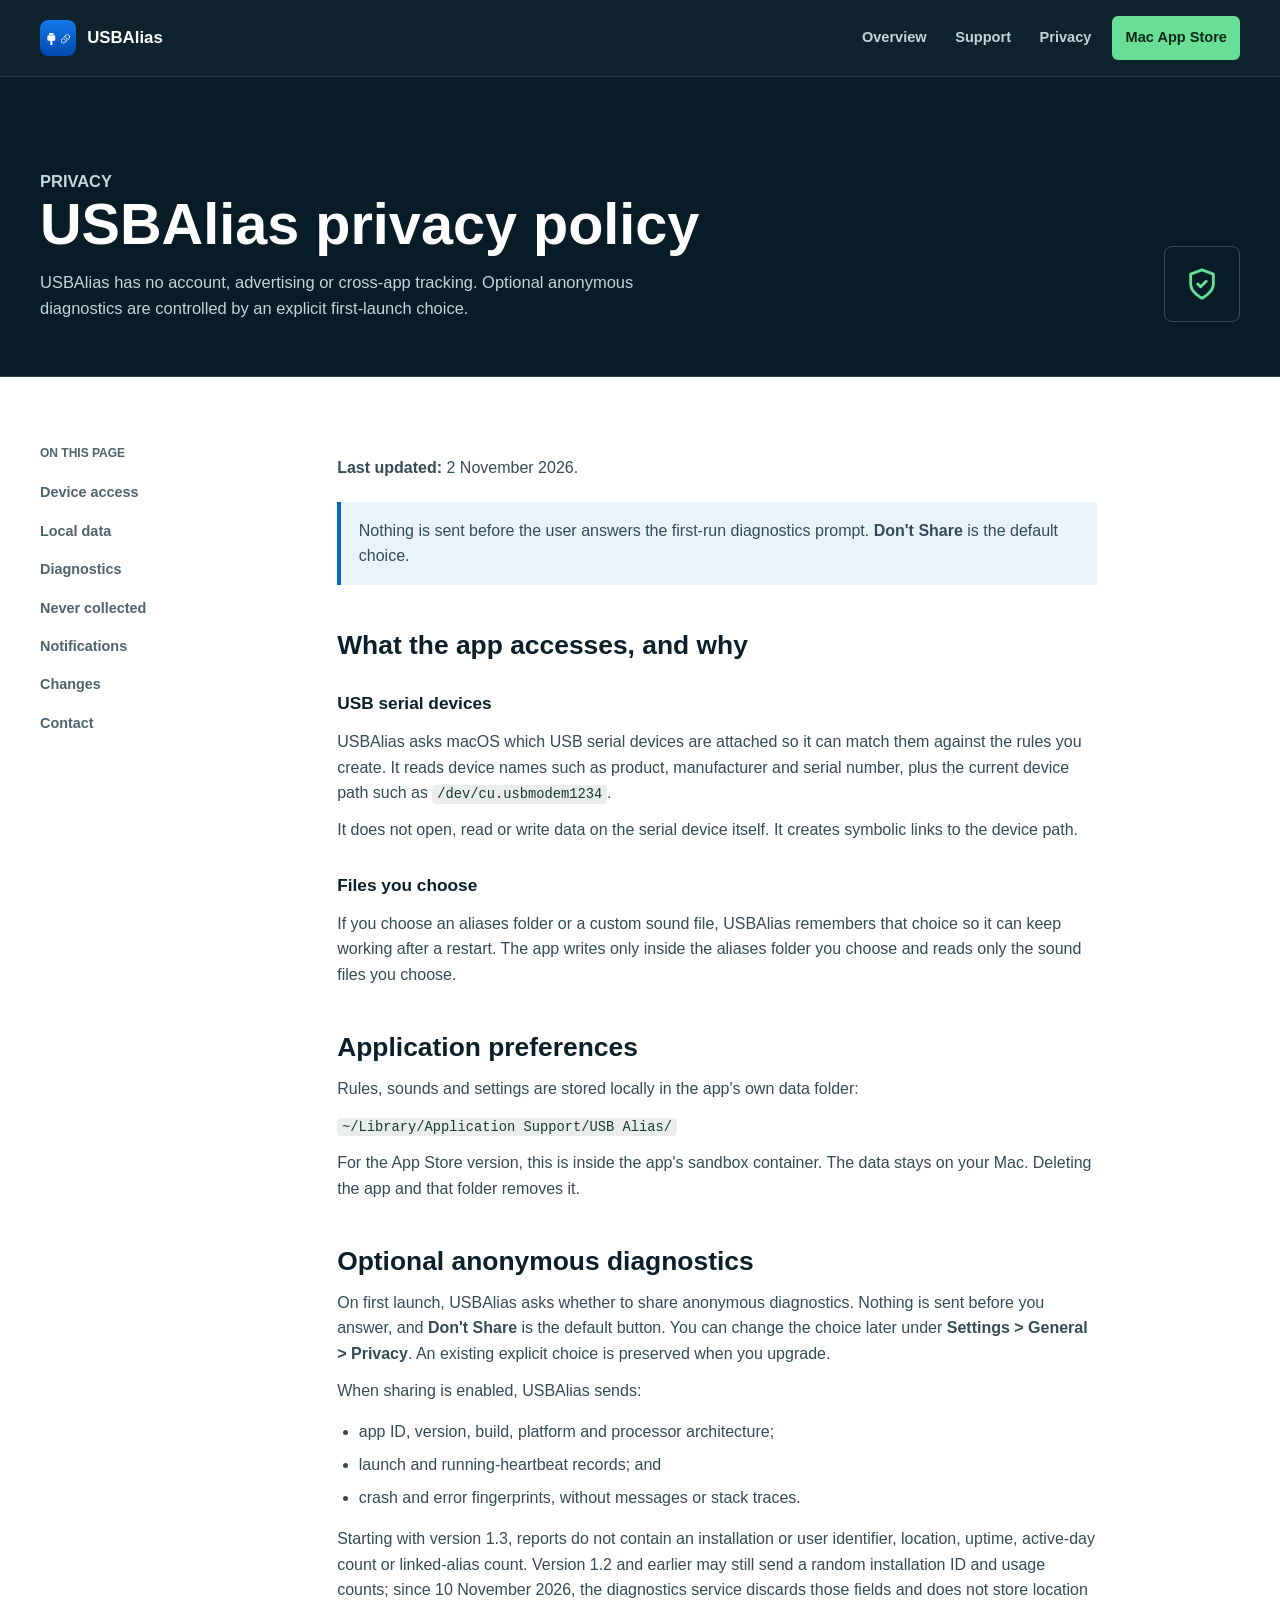
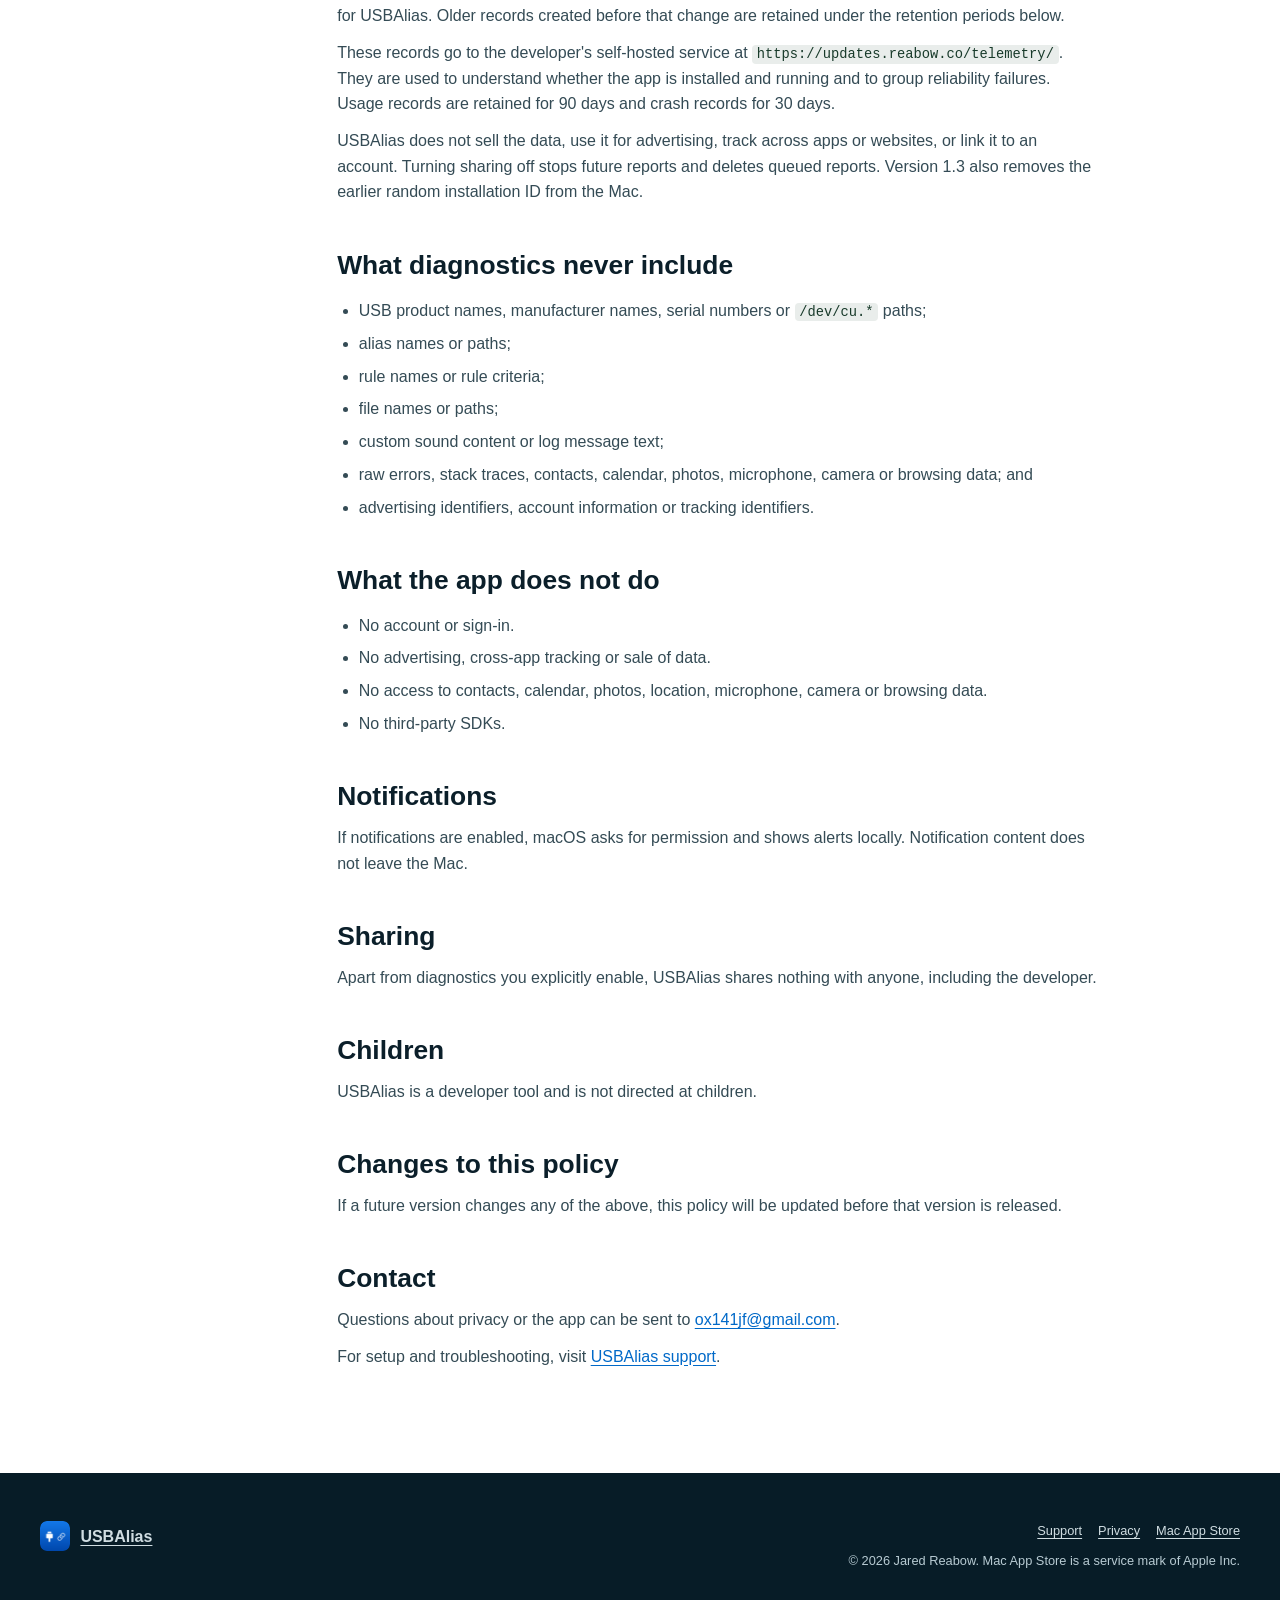
==== commit 1eafb2c4: "Explain anonymous diagnostics and legacy data retention" ====
--- a/privacy.html
+++ b/privacy.html
@@ -83,14 +83,13 @@
           <p>On first launch, USBAlias asks whether to share anonymous diagnostics. Nothing is sent before you answer, and <strong>Don't Share</strong> is the default button. You can change the choice later under <strong>Settings > General > Privacy</strong>. An existing explicit choice is preserved when you upgrade.</p>
           <p>When sharing is enabled, USBAlias sends:</p>
           <ul>
-            <li>a random installation ID generated by the app;</li>
             <li>app ID, version, build, platform and processor architecture;</li>
-            <li>anonymous launch and running-heartbeat records, uptime, active-day count and the number of aliases currently linked;</li>
-            <li>crash and error fingerprints, without messages or stack traces; and</li>
-            <li>coarse country or region derived by the network provider from the request.</li>
+            <li>launch and running-heartbeat records; and</li>
+            <li>crash and error fingerprints, without messages or stack traces.</li>
           </ul>
+          <p>Starting with version 1.3, reports do not contain an installation or user identifier, location, uptime, active-day count or linked-alias count. Version 1.2 and earlier may still send a random installation ID and usage counts; since 10 November 2026, the diagnostics service discards those fields and does not store location for USBAlias. Older records created before that change are retained under the retention periods below.</p>
           <p>These records go to the developer's self-hosted service at <code>https://updates.reabow.co/telemetry/</code>. They are used to understand whether the app is installed and running and to group reliability failures. Usage records are retained for 90 days and crash records for 30 days.</p>
-          <p>USBAlias does not sell the data, use it for advertising, track across apps or websites, or link it to an account. Turning sharing off stops future reports and deletes queued reports and the random installation ID from the Mac.</p>
+          <p>USBAlias does not sell the data, use it for advertising, track across apps or websites, or link it to an account. Turning sharing off stops future reports and deletes queued reports. Version 1.3 also removes the earlier random installation ID from the Mac.</p>
 
           <h2 id="never-collected">What diagnostics never include</h2>
           <ul>
